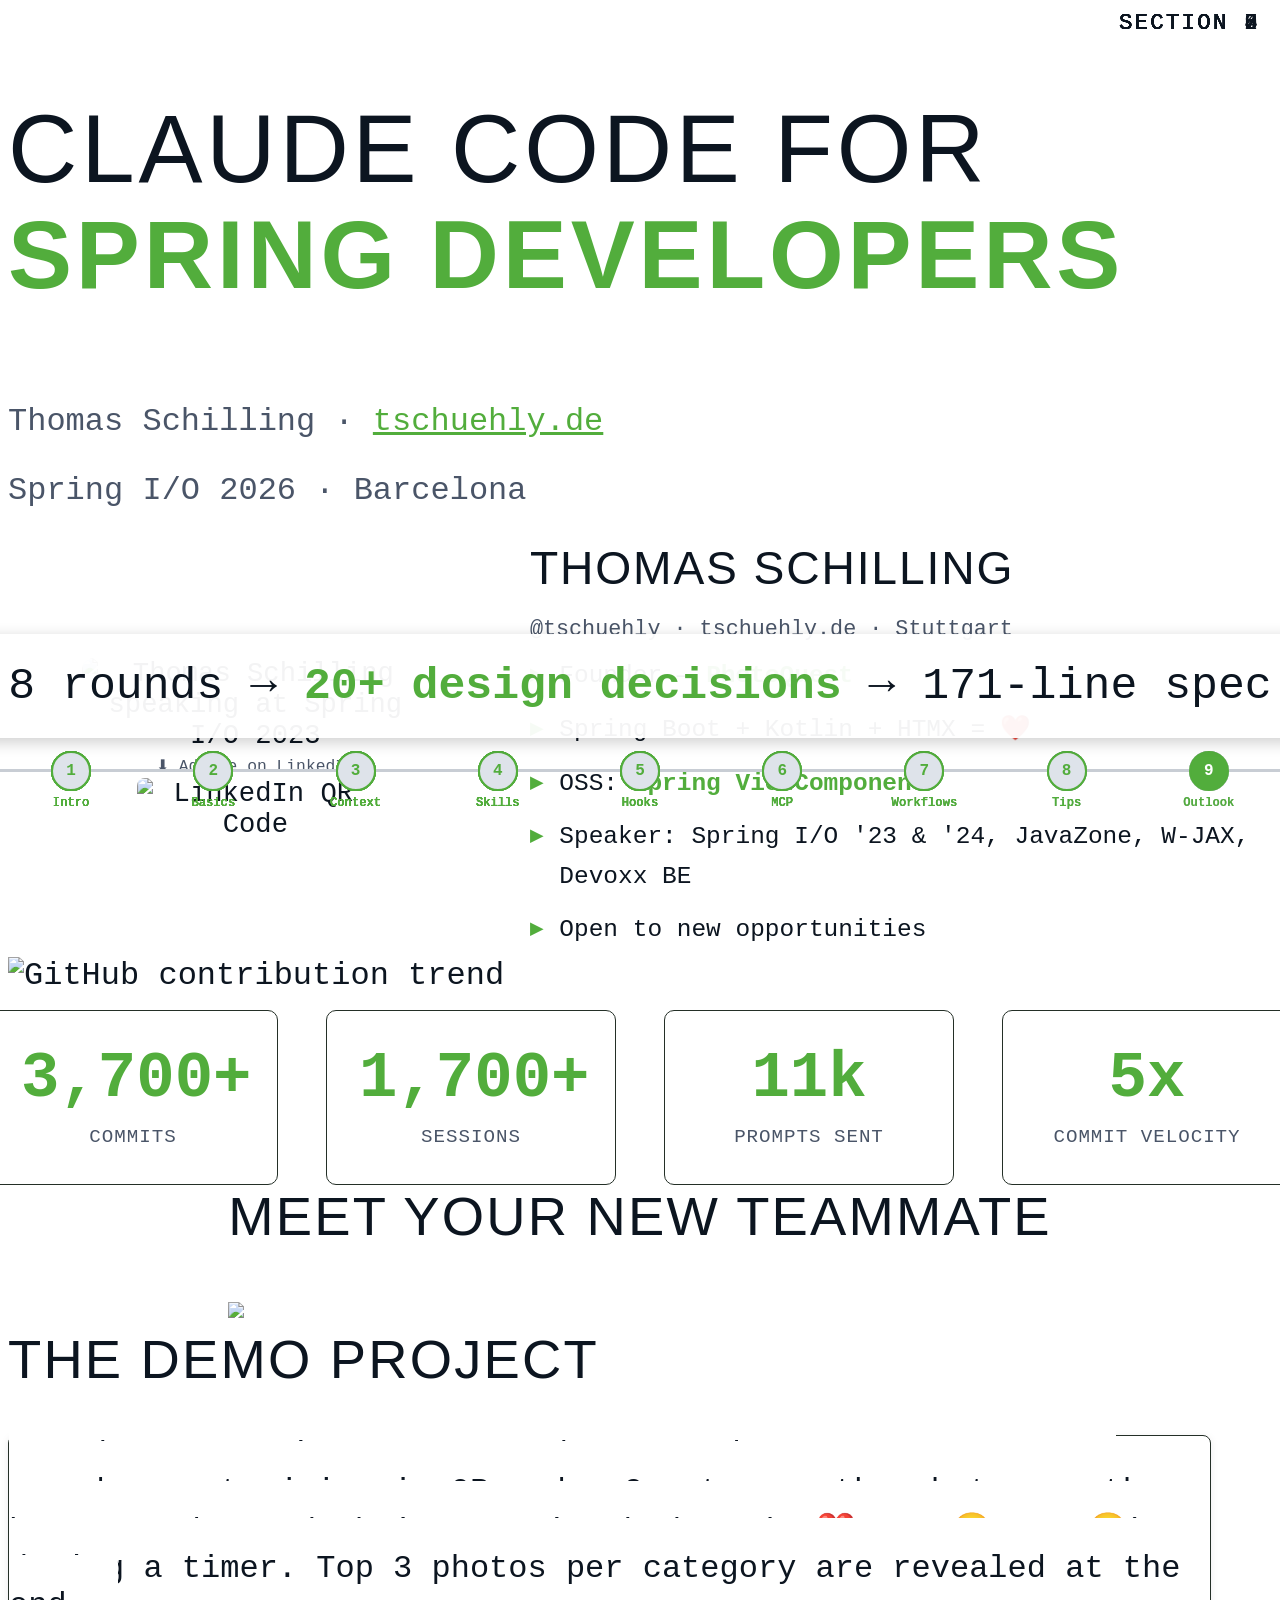
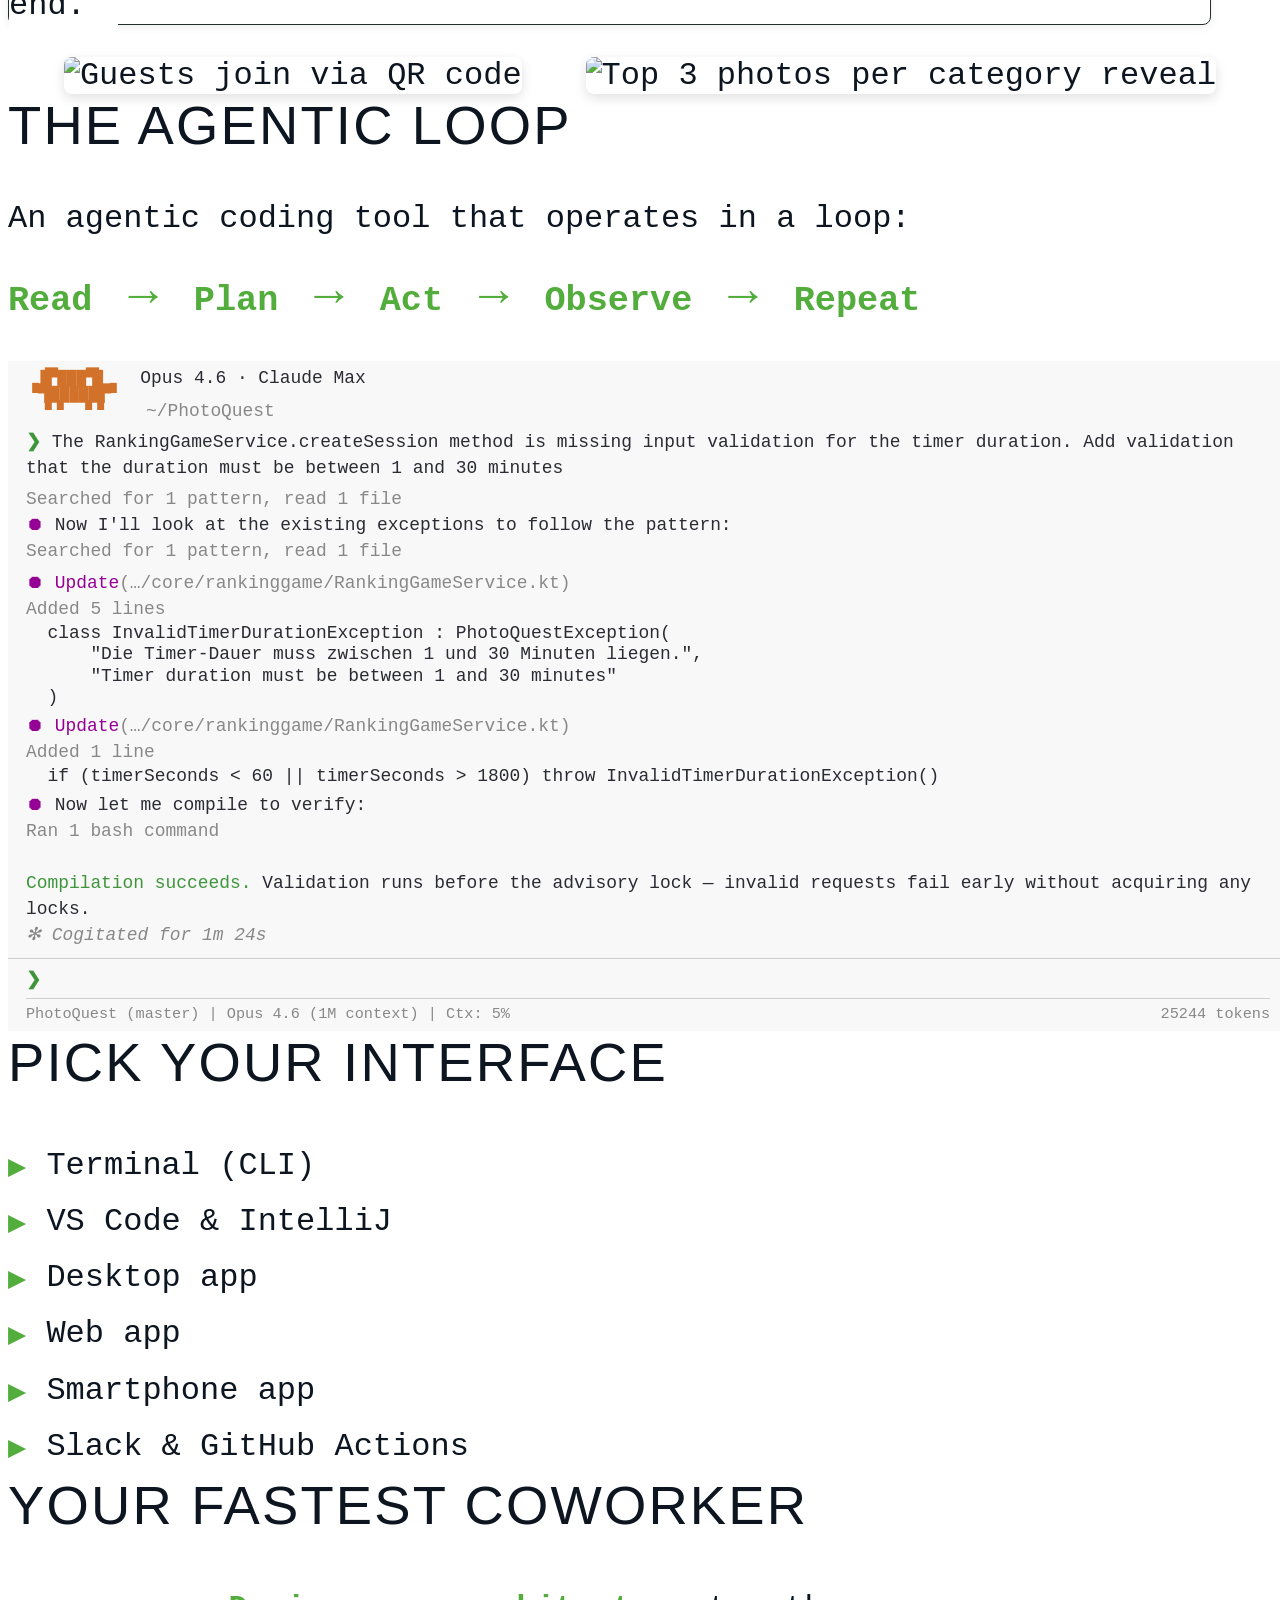
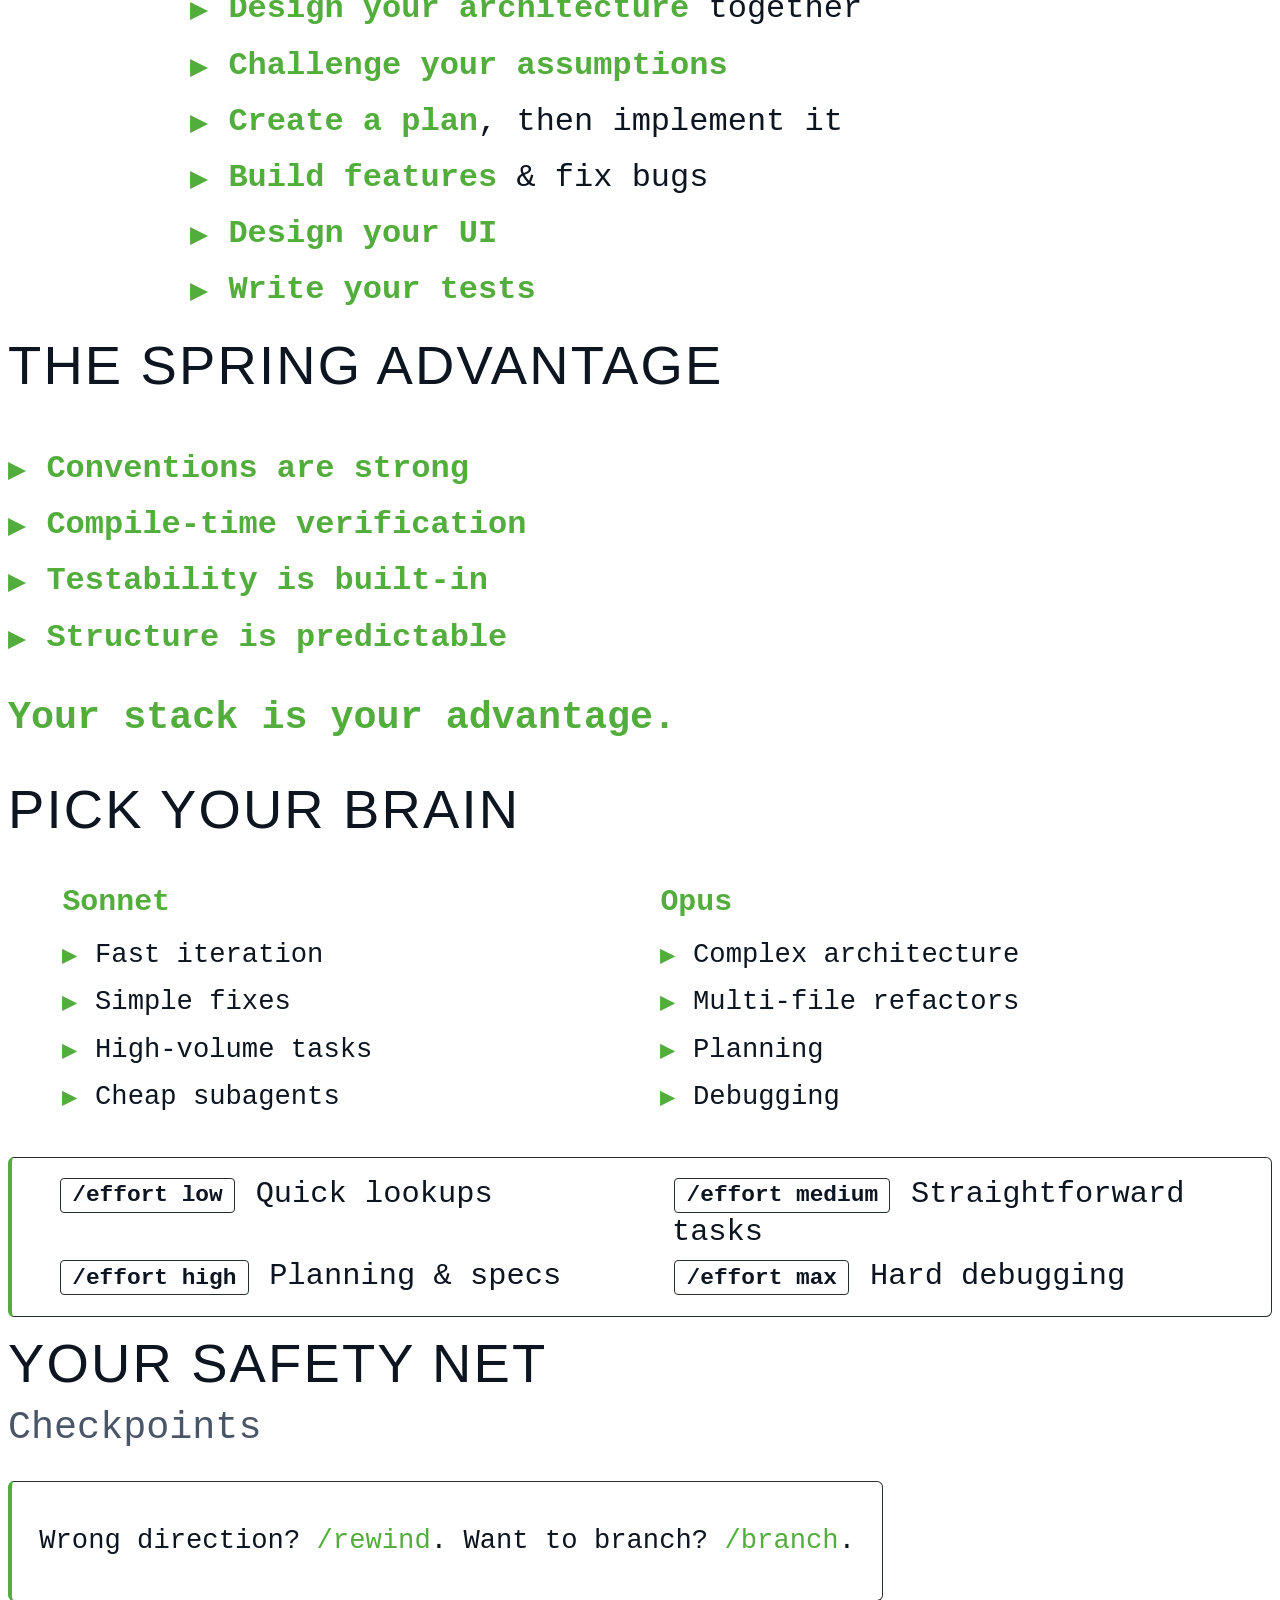
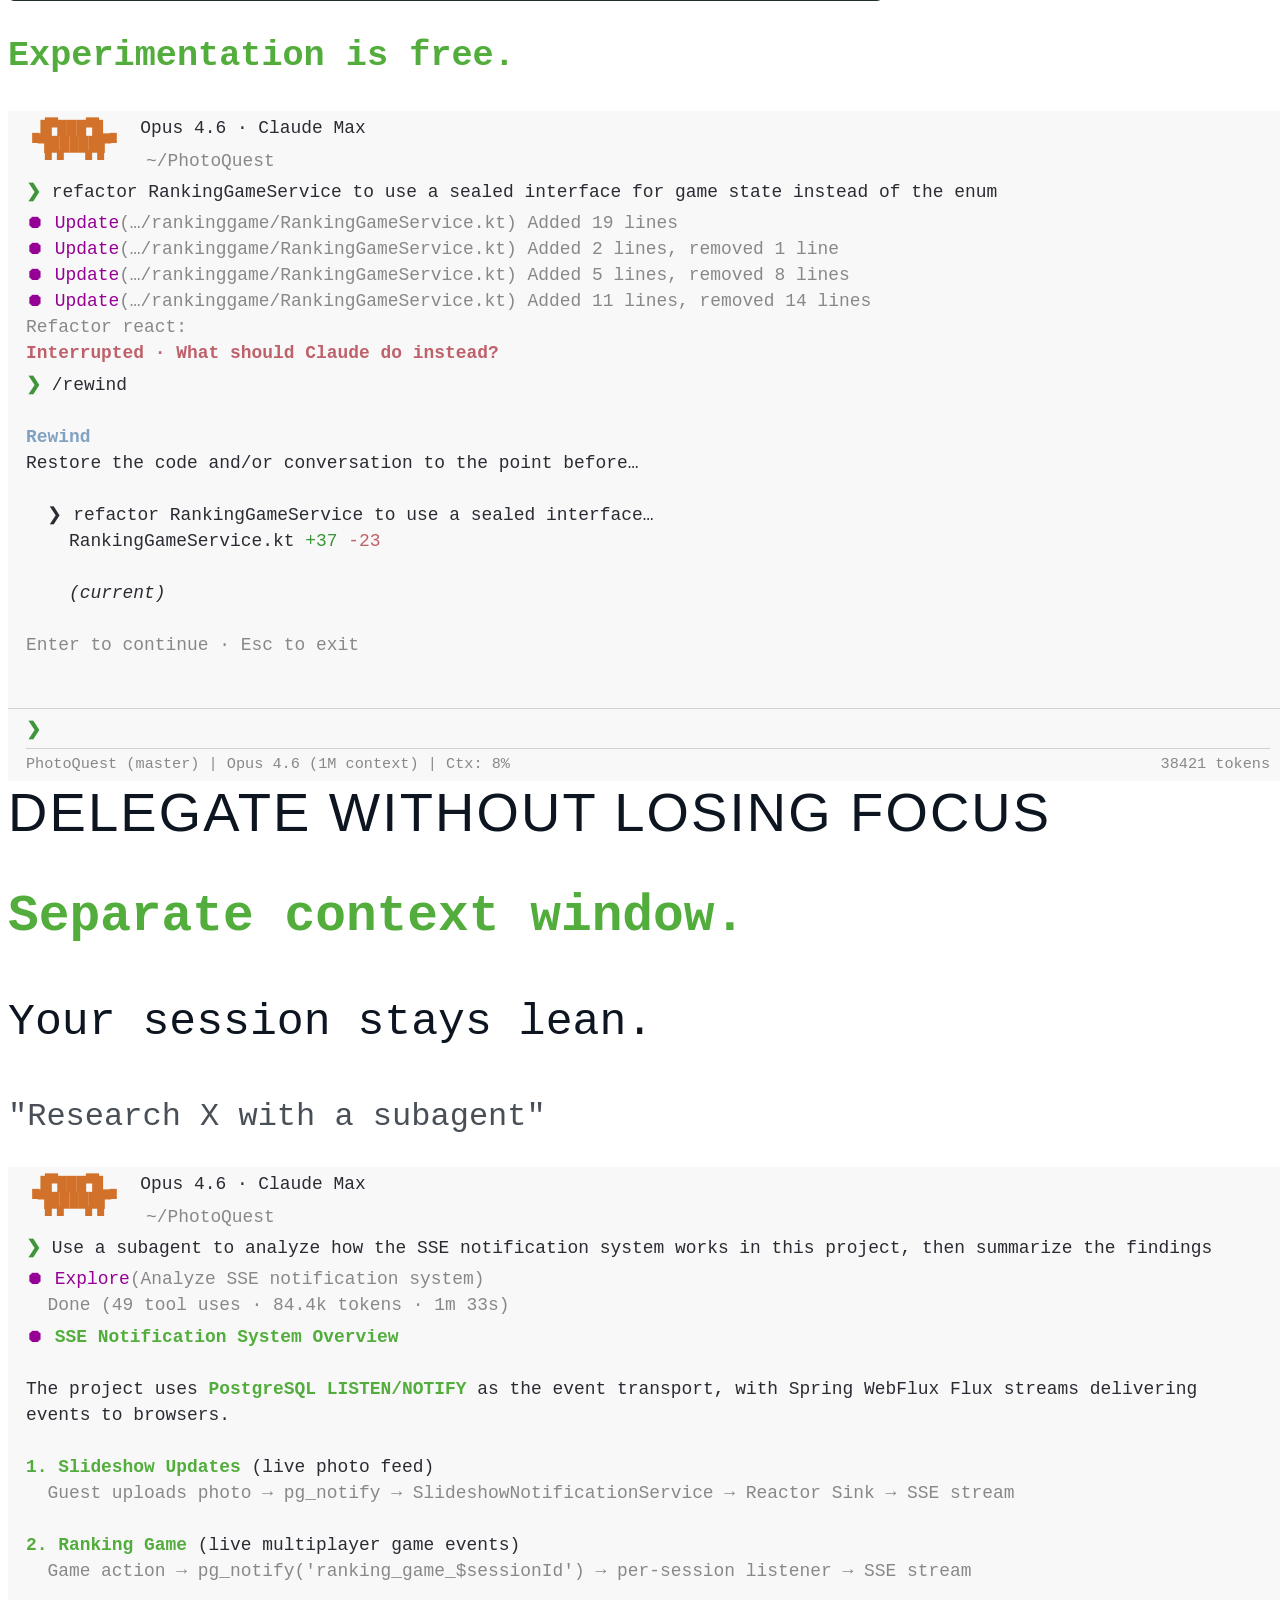
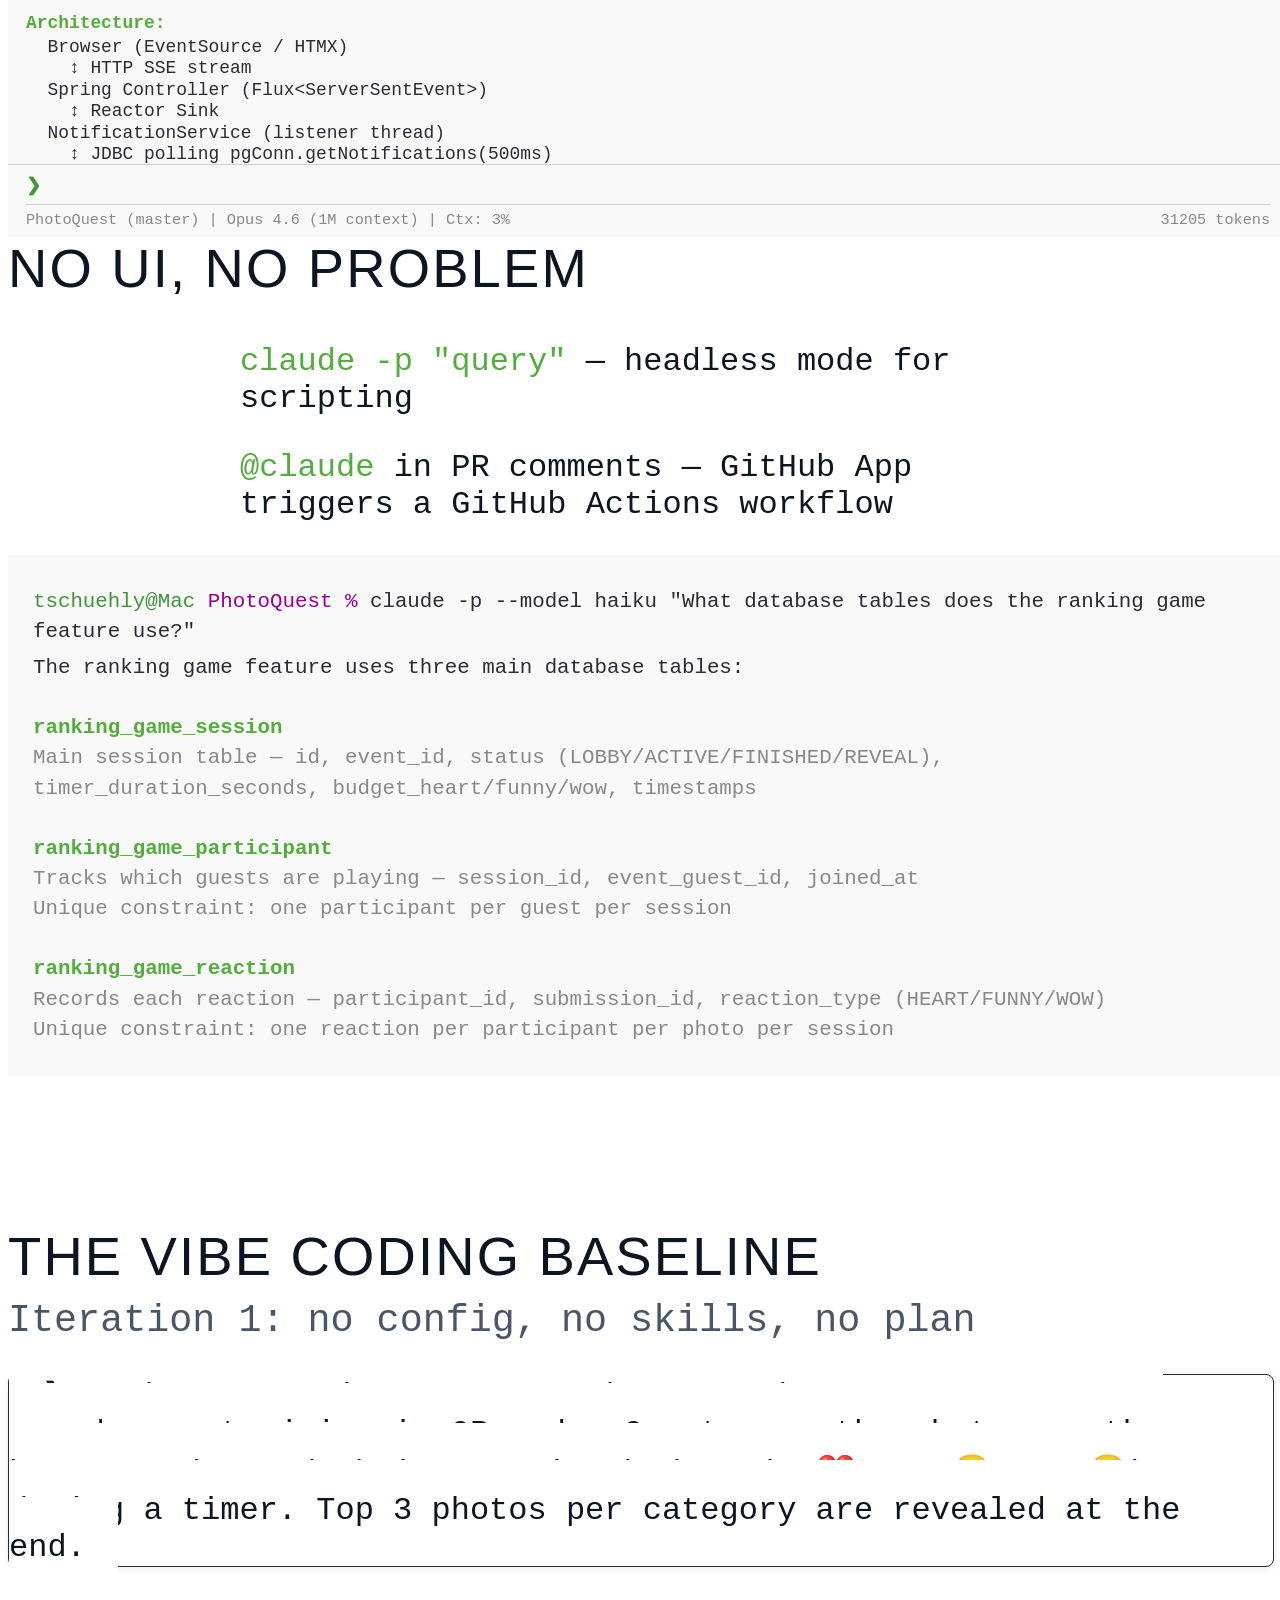
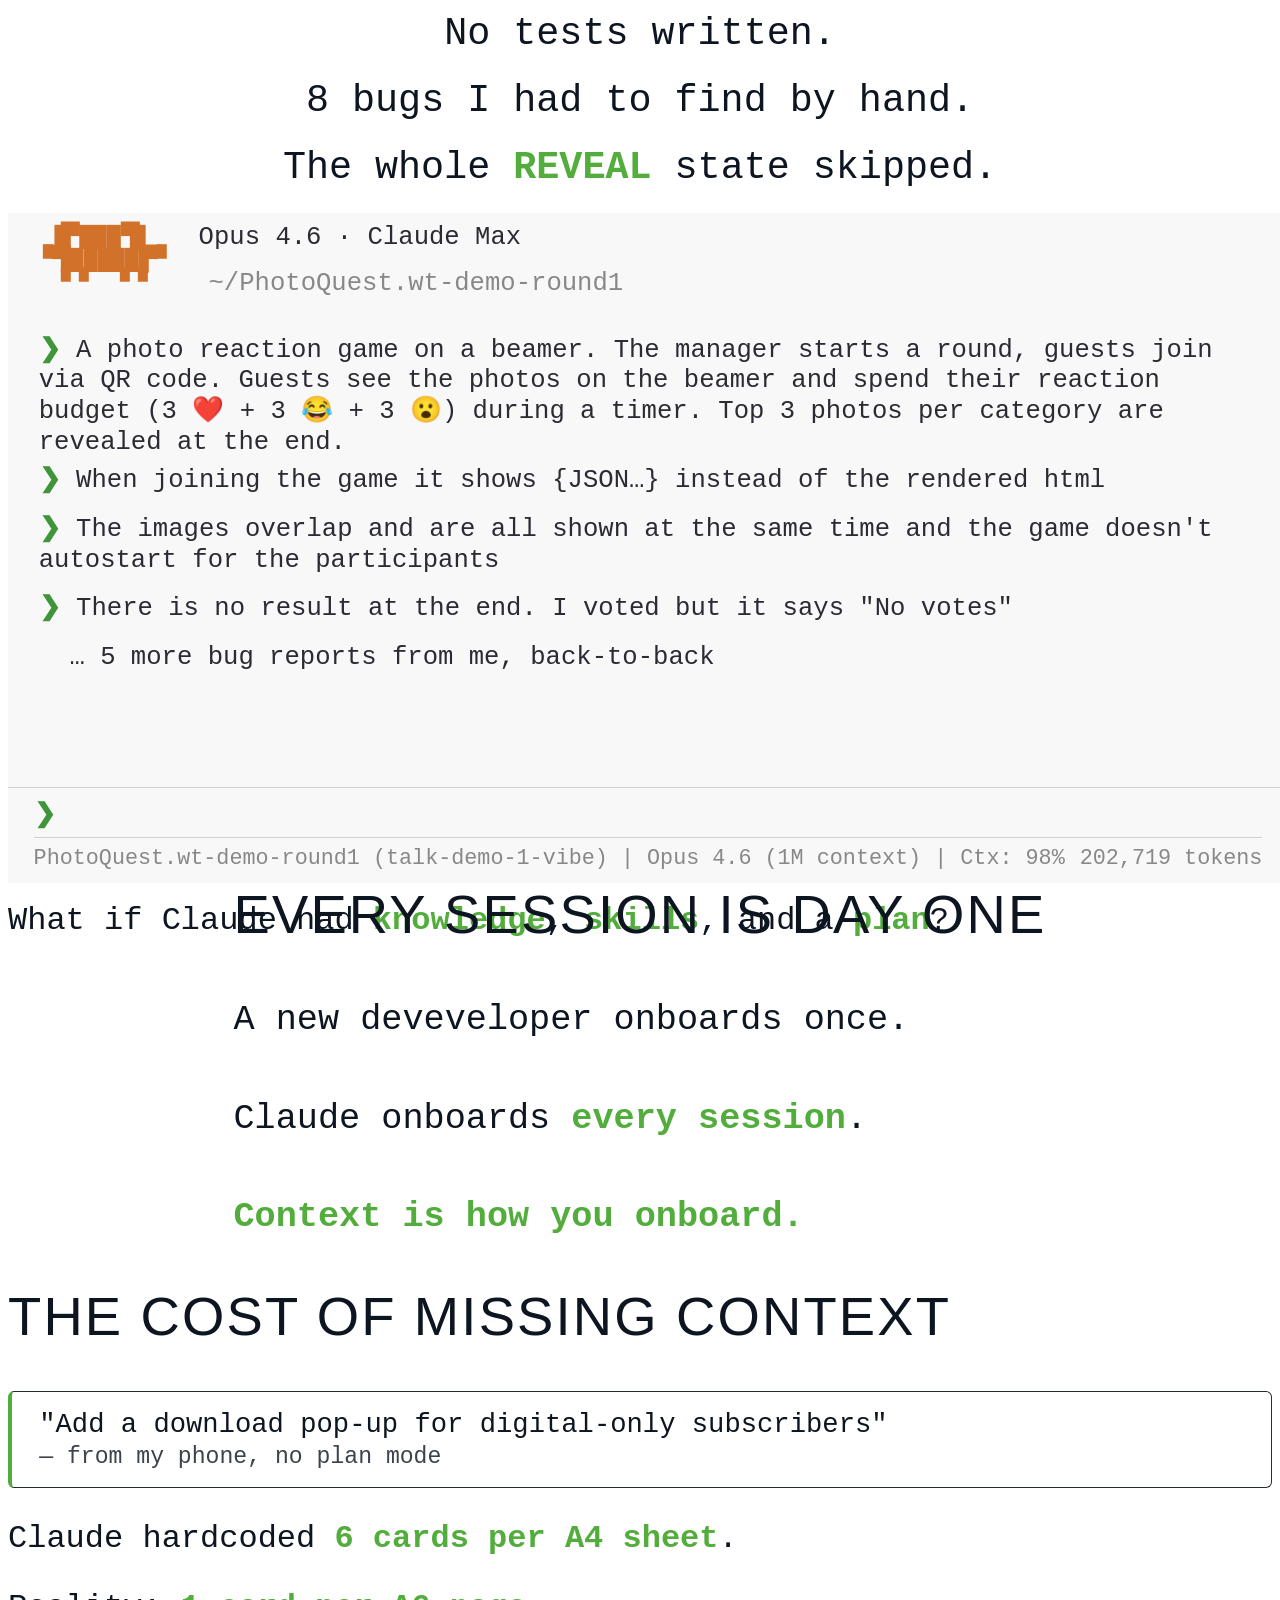
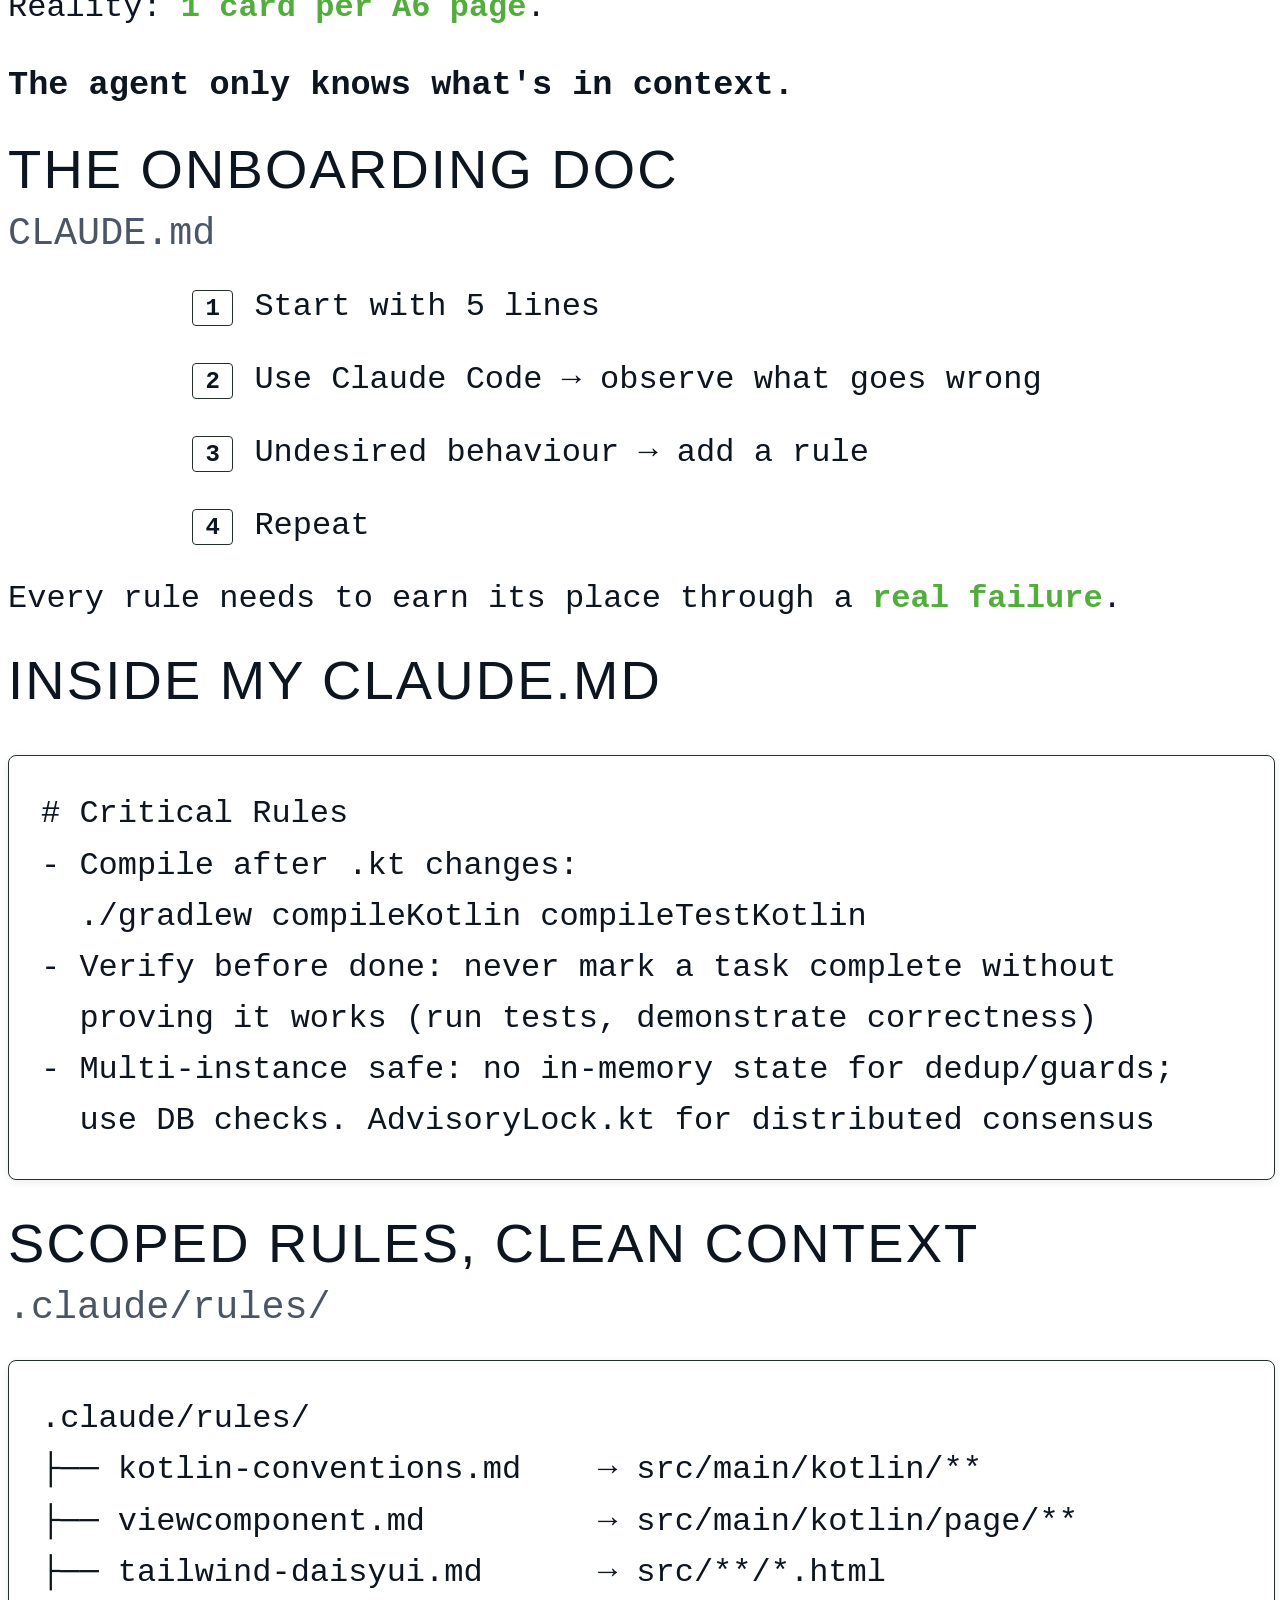
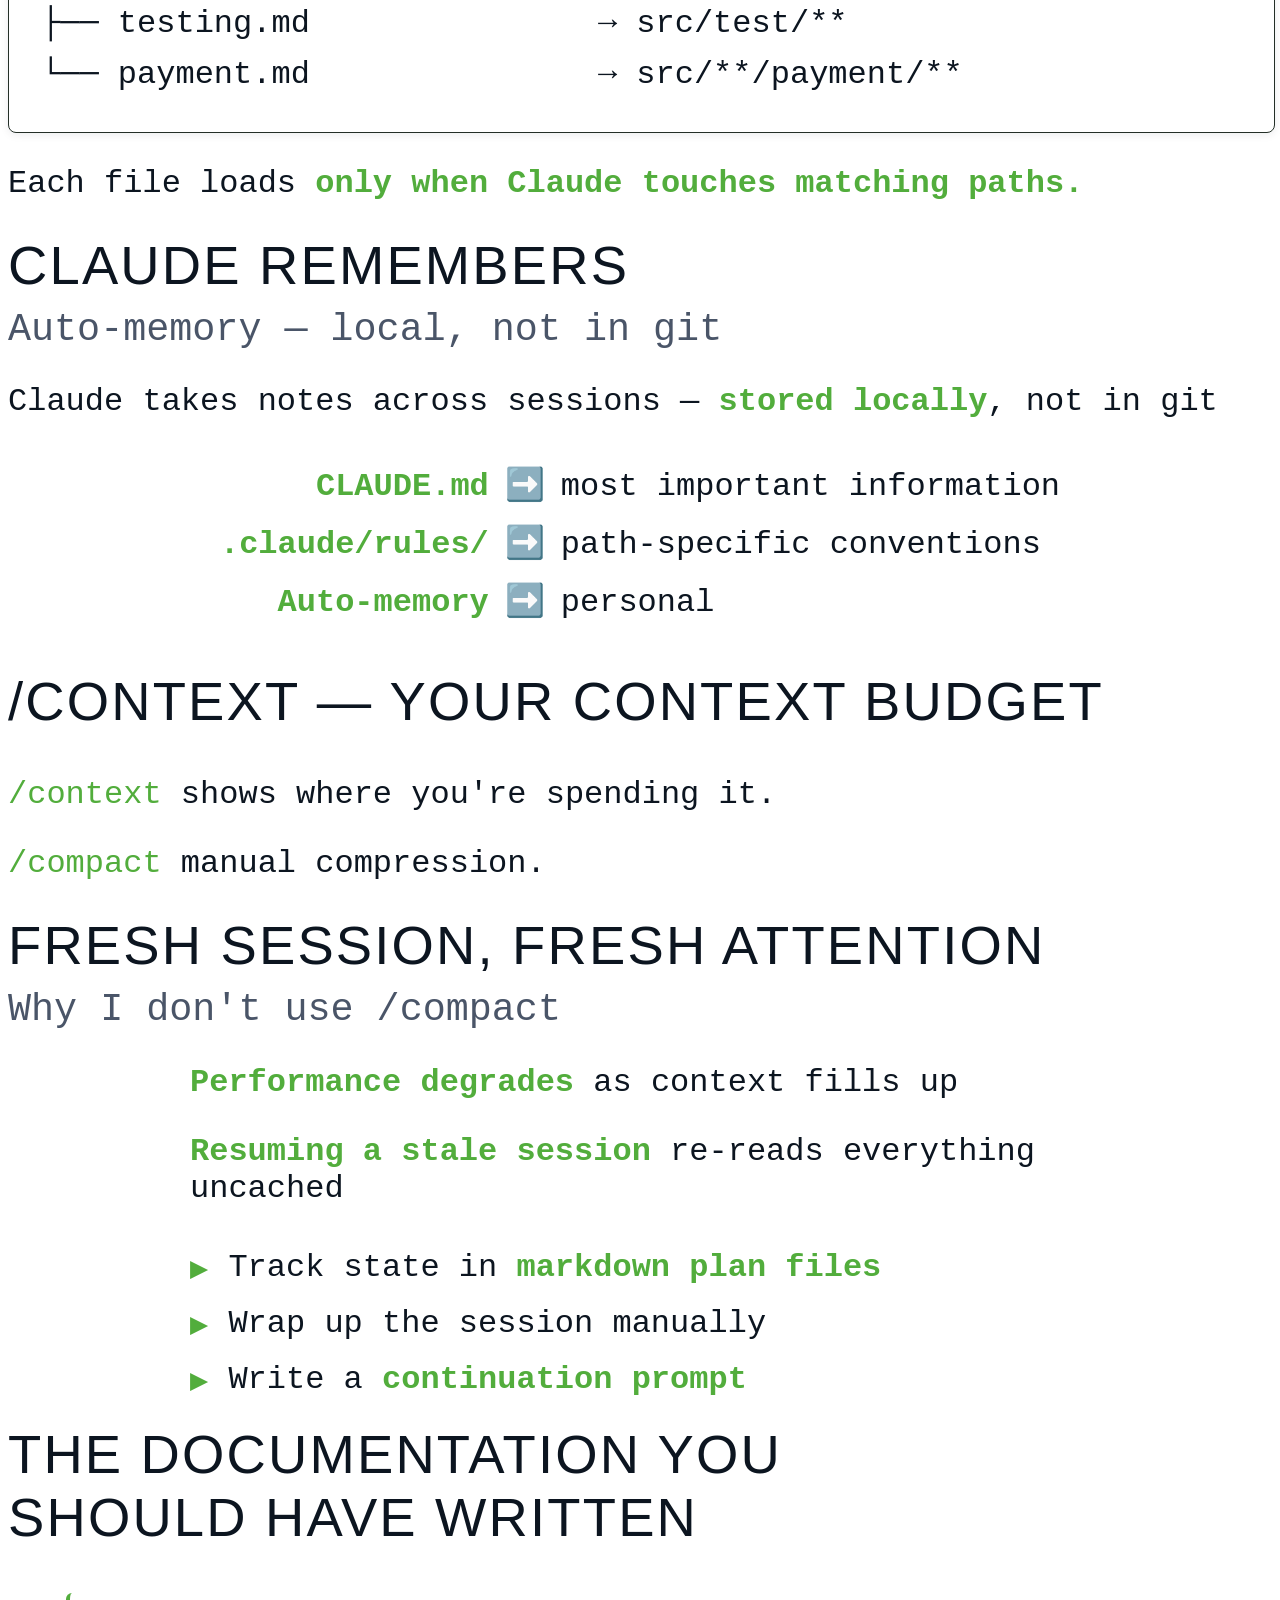
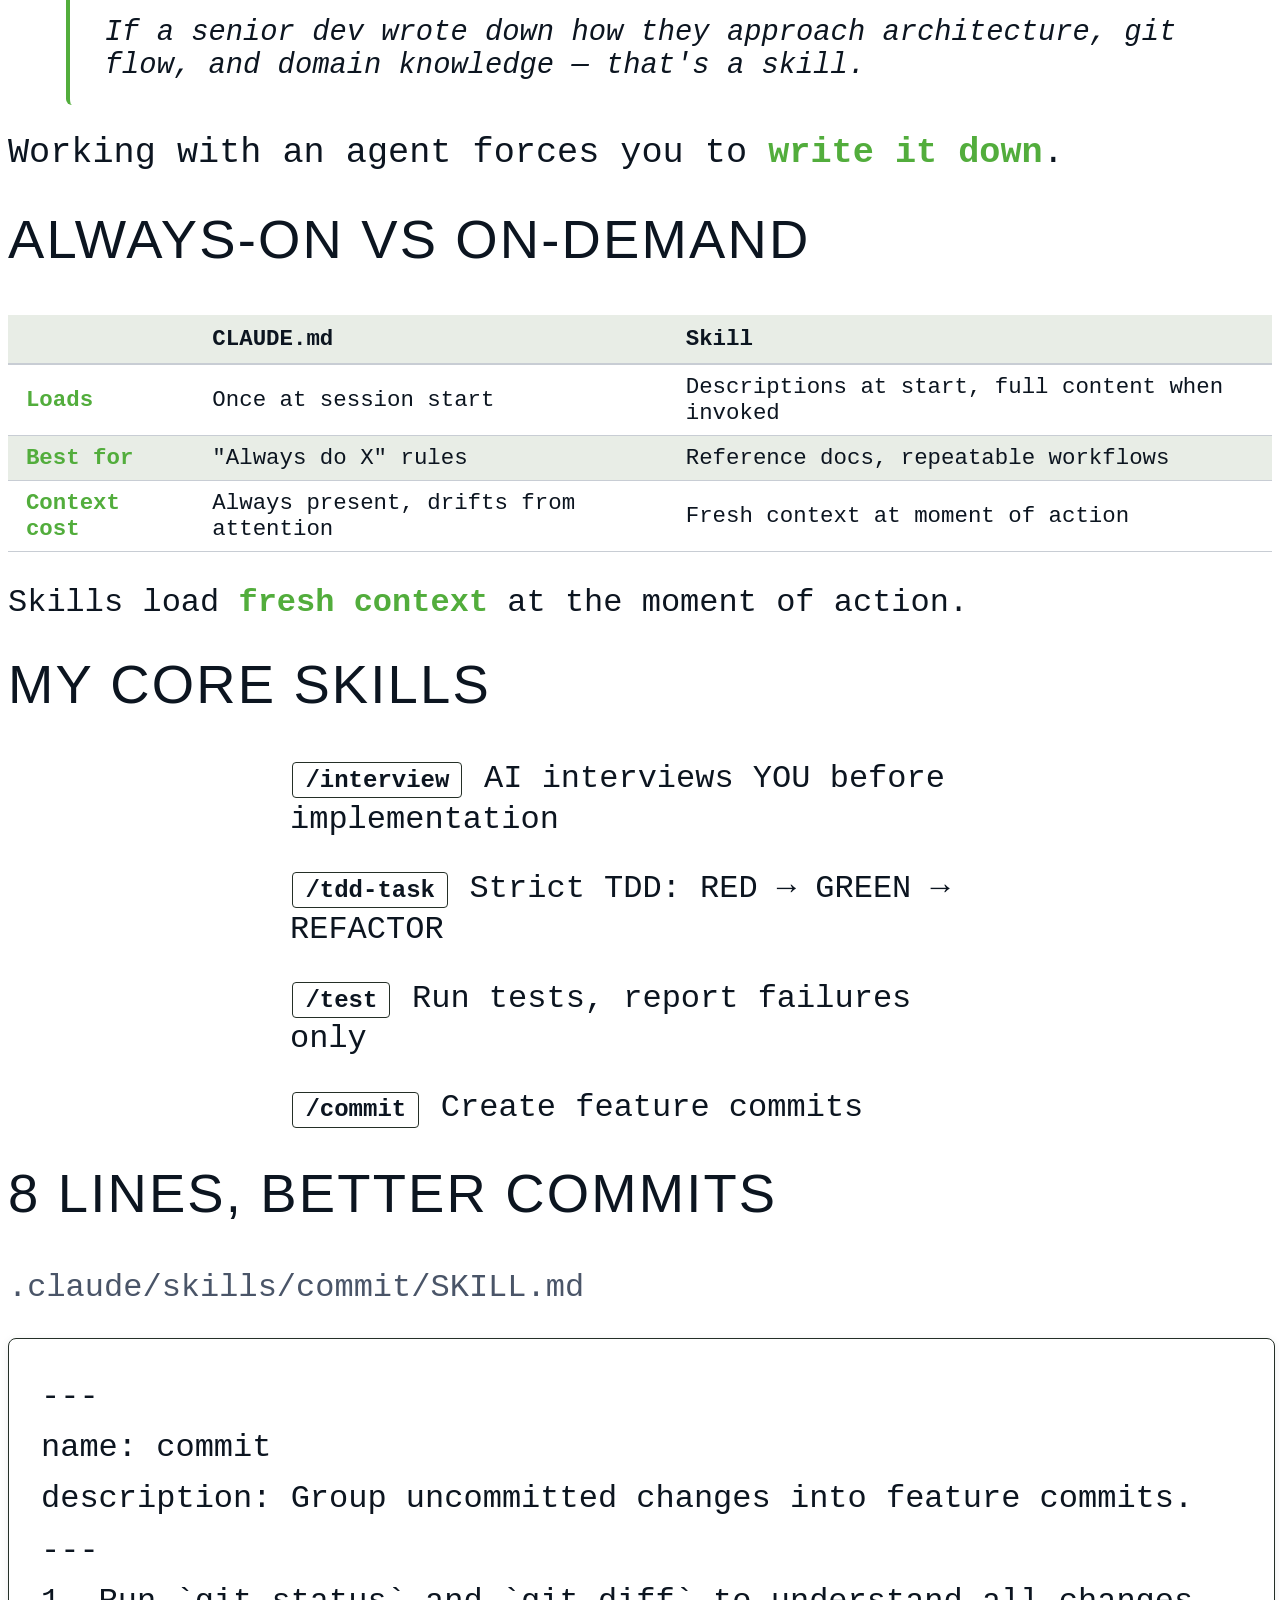
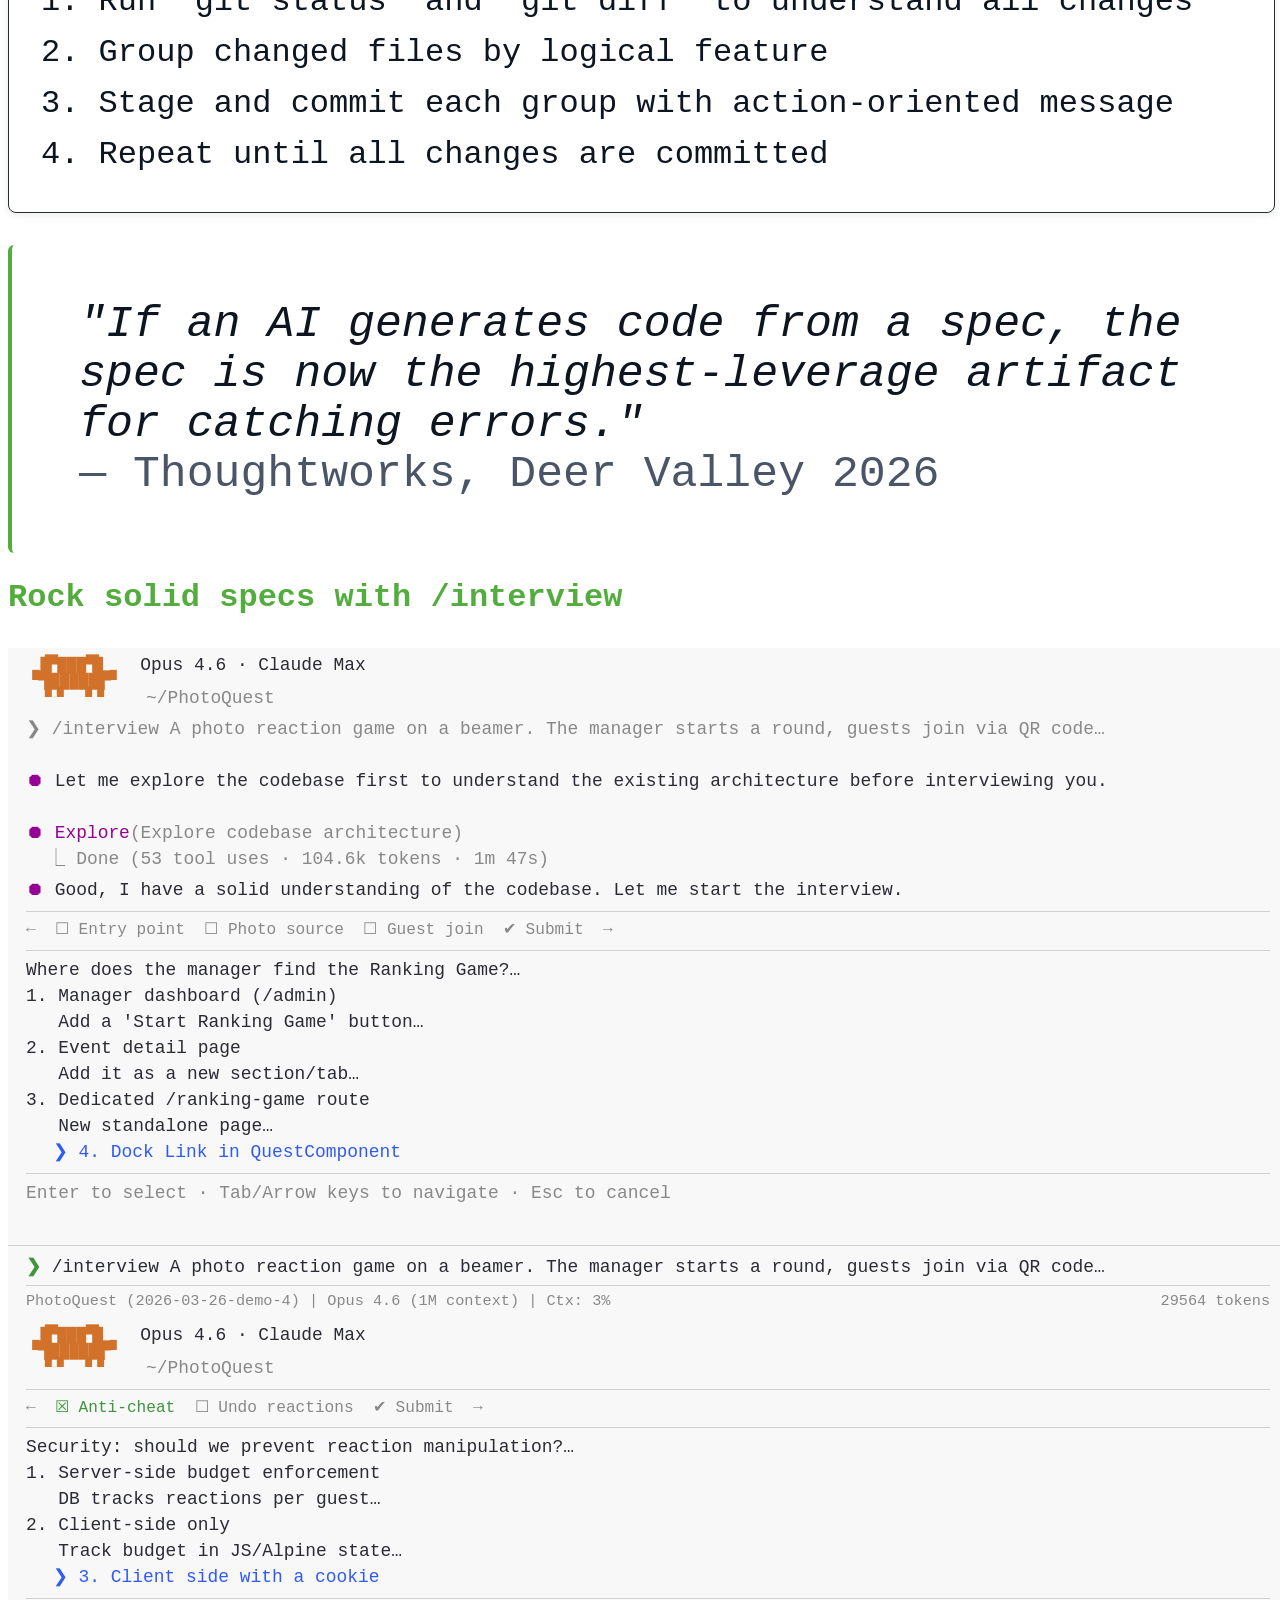
==== site/spring-io-2026-slides/index.html @ ebb637bb "Add LinkedIn CTAs, audit mailto body, and Section 9 slides - Normalize LinkedIn URL to /in/tschuehly" ====
<!DOCTYPE html>
<html lang="en">
<head>
  <meta charset="UTF-8">
  <meta name="viewport" content="width=device-width, initial-scale=1.0">
  <title>Claude Code for Spring Developers - Spring I/O 2026</title>

  <link rel="stylesheet" href="./assets/fonts/fonts.css">

  <link rel="stylesheet" href="./vendor/reveal.js/dist/reveal.css">
  <link rel="stylesheet" href="./vendor/reveal.js/dist/theme/simple.css" id="theme">
  <link rel="stylesheet" href="./vendor/reveal.js/plugin/highlight/monokai.css">

  <style>
    :root {
      --r-background-color: #dee3ea;
      --r-main-color: #0c1520;
      --r-heading-color: #0c1520;
      --r-link-color: #52ad3c;
      --r-link-color-hover: #45a032;
      --r-selection-background-color: #52ad3c;
      --r-heading-font: 'Anton', 'Bebas Neue', 'Impact', sans-serif;
      --r-main-font: 'Space Mono', monospace;
      --r-heading-text-transform: uppercase;
      --r-heading-letter-spacing: 0.04em;
      --accent: #52ad3c;
      --accent-dim: #45a032;
      --surface: #ffffff;
      --surface-light: #ffffff;
      --green: #52ad3c;
      --yellow: #c79a00;
      --blue: #0e8a8a;
    }

    .reveal {
      font-size: 32px;
      font-family: 'Space Mono', monospace;
      color: #0c1520;
    }

    .reveal .slides section {
      color: #0c1520;
    }

    .reveal h1, .reveal h2, .reveal h3 {
      text-transform: uppercase;
      font-weight: 400;
      font-family: 'Anton', 'Bebas Neue', 'Impact', sans-serif;
      letter-spacing: 0.04em;
      color: #0c1520;
    }

    .reveal h1 {
      font-size: 2.2em;
      line-height: 1.1;
    }

    .reveal h2 {
      font-size: 1.7em;
      color: #0c1520;
      margin: 0 0 0.8em 0;
    }

    /* When a subtitle follows the title, tighten the gap between them */
    .reveal h2:has(+ .slide-subtitle) {
      margin-bottom: 0.2em;
    }

    .reveal h3 {
      font-size: 1.2em;
      color: #0c1520;
    }

    .reveal .subtitle {
      font-size: 0.7em;
      color: #4a5568;
      margin-top: 0.3em;
    }

    .reveal .slide-subtitle {
      font-size: 1.2em;
      color: #4a5568;
      margin: 0 0 0.8em 0;
    }

    /* Slide body wrapper — owns content spacing after title/subtitle.
       First child's own top margin is suppressed so the gap is fixed
       by h2 (or .slide-subtitle) margin-bottom alone. */
    .reveal .slide-body {
      margin: 0;
    }

    .reveal .slide-body > *:first-child {
      margin-top: 0 !important;
    }

    .reveal .accent {
      color: #52ad3c;
      font-weight: 700;
    }

    .reveal strong, .reveal b {
      color: #52ad3c;
    }

    .reveal a {
      color: #52ad3c;
      pointer-events: none;
    }

    .reveal a:hover {
      color: #45a032;
    }

    .reveal .highlight-box {
      background: #ffffff;
      border: 1px solid #242f27;
      border-left: 4px solid #52ad3c;
      padding: 0.6em 1em;
      margin: 0.5em 0;
      border-radius: 6px;
      text-align: left;
      font-size: 0.85em;
    }

    .reveal .stat-grid {
      display: grid;
      grid-template-columns: repeat(3, 1fr);
      gap: 1em;
      margin: 1em 0;
    }

    .reveal .stat-card {
      background: #ffffff;
      border-radius: 10px;
      padding: 1em;
      text-align: center;
      border: 1px solid #242f27;
    }

    .reveal .stat-card .number {
      font-size: 2em;
      font-weight: 800;
      color: #52ad3c;
      display: block;
    }

    .reveal .stat-card .label {
      font-size: 0.6em;
      color: #4a5568;
      text-transform: uppercase;
      letter-spacing: 0.05em;
    }

    .reveal .two-col {
      display: grid;
      grid-template-columns: 1fr 1fr;
      gap: 1.5em;
      font-size: 0.85em;
    }

    .reveal .col-header {
      font-weight: 700;
      color: #52ad3c;
      margin-bottom: 0.4em;
      font-size: 1.1em;
    }

    .reveal .green { color: #52ad3c; }
    .reveal .red { color: #eb3b5a; }
    .reveal .blue { color: #0e8a8a; }
    .reveal .yellow { color: #c79a00; }

    .reveal ul {
      list-style: none;
      padding: 0;
      margin: 0;
    }

    .reveal ul li {
      padding: 0.3em 0;
      padding-left: 1.2em;
      position: relative;
      text-align: left;
    }

    .reveal ul li::before {
      content: '\25B8';
      color: #52ad3c;
      position: absolute;
      left: 0;
      font-weight: bold;
    }

    .reveal .slide-number {
      color: #0c1520;
      background: rgba(255, 255, 255, 0.85);
      font-size: 18px;
      font-weight: 700;
      font-family: 'Space Mono', monospace;
      padding: 4px 10px;
      border-radius: 4px;
      border: 1px solid rgba(12, 21, 32, 0.15);
      right: 12px;
      bottom: 12px;
    }

    .reveal .slide-number a {
      color: #0c1520;
    }

    .reveal .progress span {
      background: #52ad3c;
    }

    .reveal blockquote {
      background: #ffffff;
      border-left: 4px solid #52ad3c;
      padding: 0.8em 1.2em;
      font-style: italic;
      width: 85%;
      margin: 0.5em auto;
      border-radius: 6px;
      font-size: 0.9em;
      color: #0c1520;
    }

    .reveal table {
      font-size: 0.7em;
      border-collapse: collapse;
      margin: 0.5em auto;
      color: #0c1520;
    }

    .reveal table th {
      background: #e8ede6;
      color: #0c1520;
      padding: 0.5em 0.8em;
      text-align: left;
      border-bottom: 2px solid #c8cdd4;
    }

    .reveal table td {
      padding: 0.4em 0.8em;
      border-bottom: 1px solid #c8cdd4;
    }

    .reveal table tr:nth-child(even) {
      background: #e8ede6;
    }

    .reveal pre {
      font-size: 1em;
      width: 95%;
      box-shadow: 0 2px 8px rgba(12,21,32,0.08);
      border-radius: 8px;
      border: 1px solid #242f27;
    }

    .reveal pre code {
      padding: 1em;
      border-radius: 8px;
      background: #ffffff;
      color: #0c1520;
      font-family: 'Space Mono', monospace;
      white-space: pre-wrap !important;
      word-wrap: break-word !important;
      overflow-wrap: break-word !important;
    }

    .reveal code {
      font-family: 'Space Mono', monospace;
      color: #52ad3c;
    }

    .reveal .ladder {
      text-align: left;
      font-size: 0.85em;
      display: inline-block;
    }

    .reveal .ladder .step {
      padding: 0.3em 0.8em;
      margin: 0.2em 0;
      border-radius: 4px;
      position: relative;
    }

    .reveal .ladder .step::before {
      content: '';
      position: absolute;
      left: 1em;
      top: -0.4em;
      width: 2px;
      height: 0.4em;
      background: #52ad3c;
    }

    .reveal .ladder .step:first-child::before {
      display: none;
    }

    .section-label {
      position: absolute;
      top: 10px;
      right: 20px;
      font-size: 0.7em;
      color: #0c1520;
      text-transform: uppercase;
      letter-spacing: 0.1em;
      font-family: 'Space Mono', monospace;
    }

    /* Journey map — progress bar on section title slides */
    .journey-map {
      display: flex;
      justify-content: space-between;
      align-items: flex-start;
      margin-top: 1.5em;
      position: relative;
      padding: 0;
      width: 100%;
    }

    .journey-map::before {
      content: '';
      position: absolute;
      top: 18px;
      left: 0;
      right: 0;
      width: 100%;
      height: 2.5px;
      background: #c8cdd4;
    }

    .journey-node {
      display: flex;
      flex-direction: column;
      align-items: center;
      z-index: 1;
      flex: 1;
      min-width: 0;
    }

    .journey-node .node-circle {
      width: 36px;
      height: 36px;
      border-radius: 50%;
      border: 2.5px solid #c8cdd4;
      background: #dee3ea;
      display: flex;
      align-items: center;
      justify-content: center;
      font-size: 0.5em;
      font-weight: 700;
      color: #c8cdd4;
      font-family: 'Space Mono', monospace;
    }

    .journey-node .node-label {
      font-size: 0.38em;
      color: #c8cdd4;
      margin-top: 0.4em;
      font-family: 'Space Mono', monospace;
      white-space: nowrap;
      letter-spacing: 0;
      text-transform: none;
    }

    .journey-node.past .node-circle {
      border-color: #52ad3c;
      color: #52ad3c;
      background: #dee3ea;
    }

    .journey-node.past .node-label {
      color: #52ad3c;
    }

    .journey-node.active .node-circle {
      border-color: #52ad3c;
      background: #52ad3c;
      color: #ffffff;
      animation: journey-pulse 2s ease-in-out infinite;
    }

    .journey-node.active .node-label {
      color: #52ad3c;
      font-weight: 700;
    }

    @keyframes journey-pulse {
      0%, 100% { box-shadow: 0 0 0 0 rgba(82, 173, 60, 0.4); }
      50% { box-shadow: 0 0 0 8px rgba(82, 173, 60, 0); }
    }

    /* Section opener: center title/subtitle across full slide,
       journey map pinned near bottom out of flow.
       Reveal.js centering is JS-based (top offset on position:absolute sections).
       We set height:100% so the section fills the 720px slide, making
       the JS centering a no-op (top=0), then center content ourselves. */
    .reveal section.section-opener {
      display: flex !important;
      flex-direction: column !important;
      align-items: center !important;
      justify-content: center !important;
      height: 100% !important;
    }

    .reveal section.section-opener .journey-map {
      position: absolute;
      bottom: 10%;
      left: 0;
      right: 0;
      margin-top: 0 !important;
      width: 100%;
    }

    .reveal .flow-arrow {
      color: #52ad3c;
      font-size: 1.4em;
      margin: 0 0.3em;
    }

    .reveal .tag {
      display: inline-block;
      background: #ffffff;
      color: #0c1520;
      padding: 0.15em 0.5em;
      border-radius: 4px;
      font-size: 0.75em;
      font-weight: 600;
      margin: 0.1em;
      border: 1px solid #242f27;
    }

    .reveal .tag.green { background: #ffffff; border-color: #242f27; color: #0c1520; }
    .reveal .tag.blue { background: #ffffff; border-color: #242f27; color: #0c1520; }
    .reveal .tag.yellow { background: #ffffff; border-color: #242f27; color: #0c1520; }

    .reveal .comparison {
      display: grid;
      grid-template-columns: 1fr auto 1fr;
      gap: 0.5em;
      align-items: center;
      font-size: 0.85em;
    }

    .reveal .vs {
      font-size: 1.5em;
      font-weight: 800;
      color: #52ad3c;
    }

    .reveal .round-badge {
      display: inline-block;
      background: #ffffff;
      color: #0c1520;
      padding: 0.2em 0.6em;
      border-radius: 20px;
      font-size: 0.7em;
      font-weight: 700;
      margin-right: 0.3em;
      border: 1px solid #242f27;
    }

    .reveal .round-badge.green { background: #ffffff; border-color: #242f27; color: #0c1520; }
    .reveal .round-badge.blue { background: #ffffff; border-color: #242f27; color: #0c1520; }

    /* Section title slides with green background — all text white */
    .reveal section[data-background-color="#6dbf54"],
    .reveal section[data-background-color="#6dbf54"] h1,
    .reveal section[data-background-color="#6dbf54"] h2,
    .reveal section[data-background-color="#6dbf54"] h3,
    .reveal section[data-background-color="#6dbf54"] p,
    .reveal section[data-background-color="#6dbf54"] li,
    .reveal section[data-background-color="#6dbf54"] a,
    .reveal section[data-background-color="#6dbf54"] strong,
    .reveal section[data-background-color="#6dbf54"] b,
    .reveal section[data-background-color="#6dbf54"] em,
    .reveal section[data-background-color="#6dbf54"] span,
    .reveal section[data-background-color="#6dbf54"] .accent,
    .reveal section[data-background-color="#6dbf54"] .section-label,
    .reveal section[data-background-color="#6dbf54"] .vs,
    .reveal section[data-background-color="#6dbf54"] .flow-arrow,
    .reveal section[data-background-color="#6dbf54"] blockquote {
      color: #ffffff !important;
    }
    .reveal section[data-background-color="#6dbf54"] .tag,
    .reveal section[data-background-color="#6dbf54"] .round-badge {
      background: rgba(255,255,255,0.2);
      border-color: rgba(255,255,255,0.5);
      color: #ffffff !important;
    }
    /* Asciinema player — white theme for presentation */
    .asciinema-player-theme-white {
      --term-color-foreground: #2e3440;
      --term-color-background: #ffffff;
      --term-color-0: #3b4252;
      --term-color-1: #bf616a;
      --term-color-2: #a3be8c;
      --term-color-3: #ebcb8b;
      --term-color-4: #81a1c1;
      --term-color-5: #b48ead;
      --term-color-6: #88c0d0;
      --term-color-7: #eceff4;
    }

    .reveal .asciinema-player-wrapper {
      margin: 0 auto;
      max-width: 95%;
    }

    /* Terminal mockup — matches real Claude Code light theme */
    .reveal .terminal {
      background: #f8f8f8;
      border-radius: 0;
      text-align: left;
      font-family: 'JetBrains Mono', monospace;
      font-size: 0.56em;
      line-height: 1.45;
      color: #2a2b33;
      overflow: hidden;
      border: none;
      width: 100%;
      height: 100%;
      box-sizing: border-box;
      display: flex;
      flex-direction: column;
    }

    .reveal .terminal .term-header {
      padding: 0.5em 1em 0.3em;
      line-height: 0.9;
      flex-shrink: 0;
    }

    .reveal .terminal .term-header .mascot {
      color: #d2722a;
      font-weight: 700;
      white-space: pre;
      font-size: 0.9em;
    }

    .reveal .terminal .term-header .version {
      color: #2a2b33;
    }

    .reveal .terminal .term-header .version-dim {
      color: #888;
    }

    .reveal .terminal .term-content {
      flex: 1;
      padding: 0 1em;
      overflow: hidden;
    }

    .reveal .terminal .term-footer {
      flex-shrink: 0;
      border-top: 1px solid #d0d0d0;
      padding: 0.3em 1em;
    }

    .reveal .terminal .term-footer .term-input {
      padding: 0.2em 0;
    }

    .reveal .terminal .term-footer .term-statusbar {
      border-top: 1px solid #d0d0d0;
      padding-top: 0.3em;
      color: #888;
      font-size: 0.85em;
      display: flex;
      justify-content: space-between;
    }

    .reveal .terminal.content-fit {
      height: auto;
      max-height: 100%;
    }

    .reveal section.terminal-slide {
      height: 670px !important;
      width: 1280px !important;
      padding: 0 !important;
      margin: 0 !important;
    }

    .reveal .terminal .term-prompt {
      color: #3e953a;
      font-weight: 700;
    }

    .reveal .terminal .term-cmd {
      color: #2a2b33;
    }

    .reveal .terminal .term-agent {
      color: #950095;
    }

    .reveal .terminal .term-dim {
      color: #888;
    }

    .reveal .terminal .term-green {
      color: #3e953a;
    }

    .reveal .terminal .term-answer {
      color: #d2b67b;
      font-weight: 700;
    }

    .reveal .terminal .term-block {
      margin: 0.3em 0;
      padding: 0;
    }

    /* Dim all visible blocks when the current-fragment class is active */
    .reveal .terminal .term-block.fragment.visible {
      opacity: 0.35;
      transition: opacity 0.3s ease;
    }

    .reveal .terminal .term-block.fragment.current-fragment {
      opacity: 1;
    }

    /* Dim static (non-fragment) term-blocks once any fragment is revealed */
    .reveal .terminal .term-content:has(.fragment.visible) > .term-block:not(.fragment) {
      opacity: 0.35;
      transition: opacity 0.3s ease;
    }

    .reveal .terminal .term-hr {
      border: none;
      border-top: 1px solid #d0d0d0;
      margin: 0.4em 0;
    }

    .reveal .terminal .term-checkbox {
      color: #888;
      font-size: 0.9em;
      margin: 0.2em 0;
    }

    .reveal .terminal .term-checkbox .checked {
      color: #3e953a;
    }

    .reveal .terminal .term-option {
      padding-left: 1.5em;
      margin: 0.1em 0;
    }

    .reveal .terminal .term-option .option-desc {
      color: #888;
      font-size: 0.9em;
    }

    .reveal .terminal .term-option.selected {
      color: #2f5af3;
    }

    .reveal .terminal .term-thinking {
      color: #888;
      font-style: italic;
    }

    .reveal .terminal pre.term-ascii {
      background: none;
      border: none;
      box-shadow: none;
      margin: 0;
      padding: 0;
      width: auto;
      font-size: 1em;
      line-height: 1.2;
      color: #2a2b33;
      white-space: pre !important;
    }

    .reveal .terminal pre.term-ascii code {
      background: none;
      padding: 0;
      color: inherit;
    }

    /* Stacked mockups — second replaces first in same position */
    .reveal .terminal .term-mockup-stack {
      position: relative;
      min-height: 14em;
    }

    .reveal .terminal .term-mockup-stack .term-block {
      position: absolute;
      top: 0;
      left: 0;
      right: 0;
      margin: 0;
    }
  .reveal .slide-number {
    bottom: 8px;
    left: 8px;
    right: auto;
    top: auto;
  }
  </style>
</head>
<body>
<div class="reveal">
<div class="slides">

<!-- ============================================================ -->
<!-- SECTION 1: OPENING — THE SDLC IS DEAD -->
<!-- ============================================================ -->

<!-- Title Slide -->
<section>
  <section data-background-color="#dee3ea">
    <h1 style="font-size: 3em;">Claude Code for<br><span class="accent">Spring Developers</span></h1>
    <p class="subtitle" style="margin-top: 1.2em; font-size: 1em;">
      Thomas Schilling &middot; <a href="https://tschuehly.de">tschuehly.de</a>
    </p>
    <p class="subtitle" style="font-size: 1em;">
      Spring I/O 2026 &middot; Barcelona
    </p>
    
  </section>

  <!-- About Me -->
  <section>
    <div class="two-col" style="align-items: center; gap: 1em; grid-template-columns: 2fr 3fr;">
      <div style="text-align: center; display: flex; flex-direction: column; align-items: center;">
        <img src="sections/profilepic_small.jpeg" alt="Thomas Schilling speaking at Spring I/O 2023"
             style="width: 70%; border-radius: 12px; object-fit: cover;">
        <p style="font-size: 0.6em; margin: 0.3em 0 0.1em; color: #4a5568;">&#x2B07; Add me on LinkedIn</p>
        <img src="./assets/qr/linkedin.png"
             alt="LinkedIn QR Code" style="width: 48%; border-radius: 8px;">
      </div>
      <div style="text-align: left;">
        <h2 style="margin-bottom: 0.3em;">Thomas Schilling</h2>
        <p style="font-size: 0.8em; color: #4a5568; margin-bottom: 0.3em;">@tschuehly &middot; tschuehly.de &middot; Stuttgart</p>
        <ul style="font-size: 0.9em; line-height: 1.6;">
          <li>Founder &mdash; <strong>PhotoQuest</strong></li>
          <li>Spring Boot + Kotlin + HTMX = ❤️</li>
          <li>OSS: <strong>Spring ViewComponent</strong></li>
          <li>Speaker: Spring I/O '23 &amp; '24, JavaZone, W-JAX, Devoxx BE</li>
          <li>Open to new opportunities</li>
        </ul>
      </div>
    </div>
    
  </section>

  <!-- Credibility — velocity chart -->
  <section>
    <img src="assets/velocity-chart.svg" alt="GitHub contribution trend" style="width: 90%;">
    <div style="margin-top: 0.5em; display: flex; justify-content: center; gap: 1.5em;">
      <div class="stat-card" style="min-width: 7em;">
        <span class="number">3,700+</span>
        <span class="label">commits</span>
      </div>
      <div class="stat-card" style="min-width: 7em;">
        <span class="number">1,700+</span>
        <span class="label">sessions</span>
      </div>
      <div class="stat-card" style="min-width: 7em;">
        <span class="number">11k</span>
        <span class="label">prompts sent</span>
      </div>
      <div class="stat-card" style="min-width: 7em;">
        <span class="number">5x</span>
        <span class="label">commit velocity</span>
      </div>
    </div>
    
  </section>
</section>
<!-- ============================================================ -->
<!-- SECTION 2: CLAUDE CODE BASICS -->
<!-- ============================================================ -->

<section>
  <section class="section-opener">
    <span class="section-label">Section 2</span>
    <div class="opener-content">
      <h2>Meet Your New Teammate</h2>
      <img src="./assets/02_claude-code.png">
    </div>

    <div class="journey-map">
      <div class="journey-node past"><div class="node-circle">1</div><div class="node-label">Intro</div></div>
      <div class="journey-node active"><div class="node-circle">2</div><div class="node-label">Basics</div></div>
      <div class="journey-node"><div class="node-circle">3</div><div class="node-label">Context</div></div>
      <div class="journey-node"><div class="node-circle">4</div><div class="node-label">Skills</div></div>
      <div class="journey-node"><div class="node-circle">5</div><div class="node-label">Hooks</div></div>
      <div class="journey-node"><div class="node-circle">6</div><div class="node-label">MCP</div></div>
      <div class="journey-node"><div class="node-circle">7</div><div class="node-label">Workflows</div></div>
      <div class="journey-node"><div class="node-circle">8</div><div class="node-label">Tips</div></div>
      <div class="journey-node"><div class="node-circle">9</div><div class="node-label">Outlook</div></div>
    </div>

    
  </section>

  <!-- Progressive Demo Setup — moved here so audience has context for all demos -->
  <section>
    <h2>The Demo Project</h2>
    <div class="slide-body">
      <pre style="font-size: 1em; white-space: pre-wrap; word-wrap: break-word;"><code class="language-text">A photo reaction game on a beamer. The manager starts a round, guests join via QR code. Guests see the photos on the beamer and spend their reaction budget (3 &#10084;&#65039; + 3 &#128514; + 3 &#128558;) during a timer. Top 3 photos per category are revealed at the end.</code></pre>
      <div style="display: flex; justify-content: center; gap: 2em; margin-top: 0.8em;">
        <div style="text-align: center;">
          <img src="assets/round1-lobby.png" alt="Guests join via QR code"
               style="max-height: 350px; border-radius: 8px; box-shadow: 0 4px 12px rgba(0,0,0,0.12);">
        </div>
        <div style="text-align: center;">
          <img src="assets/round1-results.png" alt="Top 3 photos per category reveal"
               style="max-height: 350px; border-radius: 8px; box-shadow: 0 4px 12px rgba(0,0,0,0.12);">
        </div>
      </div>
    </div>
    
  </section>

  <!-- What it is -->
  <section>
    <h2>The Agentic Loop</h2>
    <div class="slide-body">
      <p style="font-size: 1em;">An agentic coding tool that operates in a loop:</p>
      <p style="font-size: 1.1em; margin-top: 0.8em;">
        <span class="accent">Read</span>
        <span class="flow-arrow">&rarr;</span>
        <span class="accent">Plan</span>
        <span class="flow-arrow">&rarr;</span>
        <span class="accent">Act</span>
        <span class="flow-arrow">&rarr;</span>
        <span class="accent">Observe</span>
        <span class="flow-arrow">&rarr;</span>
        <span class="accent">Repeat</span>
      </p>
    </div>
    
  </section>

  <!-- What it is — terminal demo -->
  <section class="terminal-slide">
    <div class="terminal">
      <div class="term-header">
        <span class="mascot"> ▐▛███▜▌</span>&nbsp;&nbsp;&nbsp;<span class="version">Opus 4.6 · Claude Max</span><br>
        <span class="mascot">▝▜█████▛▘</span><br>
        <span class="mascot">  ▘▘ ▝▝</span>&nbsp;&nbsp;&nbsp;&nbsp;<span class="version-dim">~/PhotoQuest</span>
      </div>

      <div class="term-content">
        <div class="term-block">
          <span class="term-prompt">❯</span> <span class="term-cmd">The RankingGameService.createSession method is missing input validation for the timer duration. Add validation that the duration must be between 1 and 30 minutes</span>
        </div>

        <div class="term-block fragment" data-fragment-index="0">
          <span class="term-dim">Searched for 1 pattern, read 1 file</span><br>
          <span class="term-agent">⏺</span> Now I'll look at the existing exceptions to follow the pattern:<br>
          <span class="term-dim">Searched for 1 pattern, read 1 file</span>
        </div>

        <div class="term-block fragment" data-fragment-index="1">
          <span class="term-agent">⏺ Update</span><span class="term-dim">(…/core/rankinggame/RankingGameService.kt)</span><br>
          <span class="term-dim">Added 5 lines</span><br>
<pre class="term-ascii">  class InvalidTimerDurationException : PhotoQuestException(
      "Die Timer-Dauer muss zwischen 1 und 30 Minuten liegen.",
      "Timer duration must be between 1 and 30 minutes"
  )</pre>
        </div>

        <div class="term-block fragment" data-fragment-index="2">
          <span class="term-agent">⏺ Update</span><span class="term-dim">(…/core/rankinggame/RankingGameService.kt)</span><br>
          <span class="term-dim">Added 1 line</span><br>
<pre class="term-ascii">  if (timerSeconds &lt; 60 || timerSeconds &gt; 1800) throw InvalidTimerDurationException()</pre>
        </div>

        <div class="term-block fragment" data-fragment-index="3">
          <span class="term-agent">⏺</span> Now let me compile to verify:<br>
          <span class="term-dim">Ran 1 bash command</span><br><br>
          <span class="term-green">Compilation succeeds.</span> Validation runs before the advisory lock — invalid requests fail early without acquiring any locks.<br>
          <span class="term-thinking">✻ Cogitated for 1m 24s</span>
        </div>
      </div>

      <div class="term-footer">
        <div class="term-input"><span class="term-prompt">❯</span></div>
        <div class="term-statusbar">
          <span>PhotoQuest (master) | Opus 4.6 (1M context) | Ctx: 5%</span>
          <span>25244 tokens</span>
        </div>
      </div>
    </div>
    
  </section>

  <!-- Where it runs -->
  <section>
    <h2>Pick Your Interface</h2>
    <div class="slide-body">
      <ul>
        <li>Terminal (CLI)</li>
        <li>VS Code &amp; IntelliJ</li>
        <li>Desktop app</li>
        <li>Web app</li>
        <li>Smartphone app</li>
        <li>Slack &amp; GitHub Actions</li>
      </ul>
    </div>
    
  </section>

  <!-- What it can do -->
  <section>
    <h2>Your Fastest Coworker</h2>
    <div class="slide-body">
      <div style="font-size: 1em; text-align: left; max-width: 900px; margin: 0.5em auto;">
        <ul>
          <li class="fragment" data-fragment-index="0"><strong>Design your architecture</strong> together</li>
          <li class="fragment" data-fragment-index="0"><strong>Challenge your assumptions</strong></li>
          <li class="fragment" data-fragment-index="1"><strong>Create a plan</strong>, then implement it</li>
          <li class="fragment" data-fragment-index="1"><strong>Build features</strong> &amp; fix bugs</li>
          <li class="fragment" data-fragment-index="1"><strong>Design your UI</strong></li>
          <li class="fragment" data-fragment-index="1"><strong>Write your tests</strong></li>
        </ul>
      </div>
    </div>
    
  </section>

  <!-- Why Spring -->
  <section>
    <h2>The Spring Advantage</h2>
    <div class="slide-body">
      <ul>
        <li class="fragment" data-fragment-index="0"><strong>Conventions are strong</strong></li>
        <li class="fragment" data-fragment-index="1"><strong>Compile-time verification</strong></li>
        <li class="fragment" data-fragment-index="2"><strong>Testability is built-in</strong></li>
        <li class="fragment" data-fragment-index="3"><strong>Structure is predictable</strong></li>
      </ul>
      <p class="fragment" data-fragment-index="4" style="font-size: 1.2em; margin-top: 0.8em;"><span class="accent">Your stack is your advantage.</span></p>
    </div>
    
  </section>

  <!-- Model & Effort -->
  <section>
    <h2>Pick Your Brain</h2>
    <div class="slide-body">
      <div class="two-col" style="padding: 0 2em; align-items: start;">
        <div>
          <div class="col-header">Sonnet</div>
          <ul>
            <li>Fast iteration</li>
            <li>Simple fixes</li>
            <li>High-volume tasks</li>
            <li>Cheap subagents</li>
          </ul>
        </div>
        <div>
          <div class="col-header">Opus</div>
          <ul>
            <li>Complex architecture</li>
            <li>Multi-file refactors</li>
            <li>Planning</li>
            <li>Debugging</li>
          </ul>
        </div>
      </div>
      <div class="fragment highlight-box" style="margin-top: 1.2em; padding: 0.6em 1.5em; font-size: 0.95em; display: grid; grid-template-columns: 1fr 1fr; gap: 0.3em 2em;">
        <div><span class="tag">/effort low</span> Quick lookups</div>
        <div><span class="tag">/effort medium</span> Straightforward tasks</div>
        <div><span class="tag">/effort high</span> Planning &amp; specs</div>
        <div><span class="tag">/effort max</span> Hard debugging</div>
      </div>
    </div>
    
  </section>

  <!-- Checkpoints, /rewind & /fork -->
  <section>
    <h2>Your Safety Net</h2>
    <p class="slide-subtitle">Checkpoints</p>
    <div class="slide-body">
      <div class="highlight-box" style="display:inline-block; margin: 0 auto;">
        <p style="font-size: 1em;">Wrong direction? <code>/rewind</code>. Want to branch? <code>/branch</code>.</p>
      </div>
      <p class="fragment" style="font-size: 1.1em; margin-top: 1em;"><span class="accent">Experimentation is free.</span></p>
    </div>
    
  </section>

  <!-- /rewind terminal demo -->
  <section class="terminal-slide">
    <div class="terminal">
      <div class="term-header">
        <span class="mascot"> ▐▛███▜▌</span>&nbsp;&nbsp;&nbsp;<span class="version">Opus 4.6 · Claude Max</span><br>
        <span class="mascot">▝▜█████▛▘</span><br>
        <span class="mascot">  ▘▘ ▝▝</span>&nbsp;&nbsp;&nbsp;&nbsp;<span class="version-dim">~/PhotoQuest</span>
      </div>

      <div class="term-content">
        <div class="term-block">
          <span class="term-prompt">❯</span> <span class="term-cmd">refactor RankingGameService to use a sealed interface for game state instead of the enum</span>
        </div>

        <div class="term-block fragment" data-fragment-index="0">
          <span class="term-agent">⏺ Update</span><span class="term-dim">(…/rankinggame/RankingGameService.kt)</span> <span class="term-dim">Added 19 lines</span><br>
          <span class="term-agent">⏺ Update</span><span class="term-dim">(…/rankinggame/RankingGameService.kt)</span> <span class="term-dim">Added 2 lines, removed 1 line</span><br>
          <span class="term-agent">⏺ Update</span><span class="term-dim">(…/rankinggame/RankingGameService.kt)</span> <span class="term-dim">Added 5 lines, removed 8 lines</span><br>
          <span class="term-agent">⏺ Update</span><span class="term-dim">(…/rankinggame/RankingGameService.kt)</span> <span class="term-dim">Added 11 lines, removed 14 lines</span><br>
          <span class="term-dim">Refactor react:</span><br>
          <span style="color: #bf616a; font-weight: 700;">Interrupted · What should Claude do instead?</span>
        </div>

        <div class="term-block fragment" data-fragment-index="1">
          <span class="term-prompt">❯</span> <span class="term-cmd">/rewind</span><br><br>
          <span style="color: #81a1c1; font-weight: 700;">Rewind</span><br>
          Restore the code and/or conversation to the point before…<br><br>
          &nbsp;&nbsp;❯ refactor RankingGameService to use a sealed interface…<br>
          &nbsp;&nbsp;&nbsp;&nbsp;RankingGameService.kt <span class="term-green">+37</span> <span style="color: #bf616a;">-23</span><br><br>
          &nbsp;&nbsp;&nbsp;&nbsp;<em>(current)</em><br><br>
          <span class="term-dim">Enter to continue · Esc to exit</span>
        </div>
      </div>

      <div class="term-footer">
        <div class="term-input"><span class="term-prompt">❯</span></div>
        <div class="term-statusbar">
          <span>PhotoQuest (master) | Opus 4.6 (1M context) | Ctx: 8%</span>
          <span>38421 tokens</span>
        </div>
      </div>
    </div>
    
  </section>

  <!-- Subagents -->
  <section>
    <h2>Delegate Without Losing Focus</h2>
    <div class="slide-body">
      <p style="font-size: 1.6em; margin-top: 1.2em;"><span class="accent">Separate context window.</span></p>
      <p style="font-size: 1.4em; margin-top: 0.4em;">Your session stays lean.</p>
      <p class="fragment" style="font-size: 1em; margin-top: 1.6em; opacity: 0.75;">"Research X with a subagent"</p>
    </div>
    
  </section>

  <!-- Subagent terminal demo -->
  <section class="terminal-slide">
    <div class="terminal">
      <div class="term-header">
        <span class="mascot"> ▐▛███▜▌</span>&nbsp;&nbsp;&nbsp;<span class="version">Opus 4.6 · Claude Max</span><br>
        <span class="mascot">▝▜█████▛▘</span><br>
        <span class="mascot">  ▘▘ ▝▝</span>&nbsp;&nbsp;&nbsp;&nbsp;<span class="version-dim">~/PhotoQuest</span>
      </div>

      <div class="term-content">
        <div class="term-block">
          <span class="term-prompt">❯</span> <span class="term-cmd">Use a subagent to analyze how the SSE notification system works in this project, then summarize the findings</span>
        </div>

        <div class="term-block fragment" data-fragment-index="0">
          <span class="term-agent">⏺ Explore</span><span class="term-dim">(Analyze SSE notification system)</span><br>
          <span class="term-dim">&nbsp;&nbsp;Done (49 tool uses · 84.4k tokens · 1m 33s)</span>
        </div>

        <div class="term-block fragment" data-fragment-index="1">
          <span class="term-agent">⏺</span> <strong>SSE Notification System Overview</strong><br><br>
          The project uses <strong>PostgreSQL LISTEN/NOTIFY</strong> as the event transport, with Spring WebFlux Flux streams delivering events to browsers.<br><br>
          <strong>1. Slideshow Updates</strong> (live photo feed)<br>
          <span class="term-dim">&nbsp;&nbsp;Guest uploads photo → pg_notify → SlideshowNotificationService → Reactor Sink → SSE stream</span><br><br>
          <strong>2. Ranking Game</strong> (live multiplayer game events)<br>
          <span class="term-dim">&nbsp;&nbsp;Game action → pg_notify('ranking_game_$sessionId') → per-session listener → SSE stream</span><br><br>
          <strong>Architecture:</strong><br>
<pre class="term-ascii">  Browser (EventSource / HTMX)
    ↕ HTTP SSE stream
  Spring Controller (Flux&lt;ServerSentEvent&gt;)
    ↕ Reactor Sink
  NotificationService (listener thread)
    ↕ JDBC polling pgConn.getNotifications(500ms)
  PostgreSQL LISTEN/NOTIFY
    ↑ pg_notify() called by business services</pre>
        </div>
      </div>

      <div class="term-footer">
        <div class="term-input"><span class="term-prompt">❯</span></div>
        <div class="term-statusbar">
          <span>PhotoQuest (master) | Opus 4.6 (1M context) | Ctx: 3%</span>
          <span>31205 tokens</span>
        </div>
      </div>
    </div>
    
  </section>

  <!-- @claude in PR Comments -->
  <section>
    <h2>No UI, No Problem</h2>
    <div class="slide-body">
      <div style="font-size: 1em; text-align: left; max-width: 800px; margin: 0.5em auto;">
        <p><code>claude -p "query"</code> &mdash; headless mode for scripting</p>
        <p style="margin-top: 0.8em;"><code>@claude</code> in PR comments &mdash; GitHub App triggers a GitHub Actions workflow</p>
      </div>
    </div>
    
  </section>

  <!-- Headless terminal demo -->
  <section class="terminal-slide">
    <div class="terminal content-fit" style="font-size: 0.65em;">
      <div class="term-content" style="padding: 1.2em 1.2em;">
        <div class="term-block">
          <span class="term-green">tschuehly@Mac</span> <span class="term-agent">PhotoQuest %</span> claude -p --model haiku "What database tables does the ranking game feature use?"
        </div>

        <div class="term-block fragment" data-fragment-index="0">
          The ranking game feature uses three main database tables:<br><br>
          <strong>ranking_game_session</strong><br>
          <span class="term-dim">Main session table — id, event_id, status (LOBBY/ACTIVE/FINISHED/REVEAL),</span><br>
          <span class="term-dim">timer_duration_seconds, budget_heart/funny/wow, timestamps</span><br><br>
          <strong>ranking_game_participant</strong><br>
          <span class="term-dim">Tracks which guests are playing — session_id, event_guest_id, joined_at</span><br>
          <span class="term-dim">Unique constraint: one participant per guest per session</span><br><br>
          <strong>ranking_game_reaction</strong><br>
          <span class="term-dim">Records each reaction — participant_id, submission_id, reaction_type (HEART/FUNNY/WOW)</span><br>
          <span class="term-dim">Unique constraint: one reaction per participant per photo per session</span>
        </div>

      </div>
    </div>
    
  </section>

  <!-- Iteration 1 — stats slide -->
  <section>
    <h2>The Vibe Coding Baseline</h2>
    <p class="slide-subtitle">Iteration 1: no config, no skills, no plan</p>
    <div class="slide-body">
      <pre style="font-size: 1em; width: 100%; white-space: pre-wrap; word-wrap: break-word;"><code class="language-text">❯ A photo reaction game on a beamer. The manager starts a round, guests join via QR code. Guests see the photos on the beamer and spend their reaction budget (3 &#10084;&#65039; + 3 &#128514; + 3 &#128558;) during a timer. Top 3 photos per category are revealed at the end.</code></pre>
      <div style="margin-top: 1.4em; text-align: center;">
        <p class="fragment" style="font-size: 1.2em; margin: 0.6em 0;">No tests written.</p>
        <p class="fragment" style="font-size: 1.2em; margin: 0.6em 0;">8 bugs I had to find by hand.</p>
        <p class="fragment" style="font-size: 1.2em; margin: 0.6em 0;">The whole <span class="accent">REVEAL</span> state skipped.</p>
      </div>
    </div>
    
  </section>

  <!-- Iteration 1 — firefighting payoff -->
  <section class="terminal-slide">
    <div class="terminal" style="font-size: 0.8em; line-height: 1.2em;">
      <div class="term-header">
        <span class="mascot"> ▐▛███▜▌</span>&nbsp;&nbsp;&nbsp;<span class="version">Opus 4.6 &middot; Claude Max</span><br>
        <span class="mascot">▝▜█████▛▘</span><br>
        <span class="mascot">  ▘▘ ▝▝</span>&nbsp;&nbsp;&nbsp;&nbsp;<span class="version-dim">~/PhotoQuest.wt-demo-round1</span>
      </div>

      <div class="term-content" style="padding: 1em 1.2em;">
        <div class="term-block">
          <span class="term-prompt">❯</span> <span class="term-cmd">A photo reaction game on a beamer. The manager starts a round, guests join via QR code. Guests see the photos on the beamer and spend their reaction budget (3 &#10084;&#65039; + 3 &#128514; + 3 &#128558;) during a timer. Top 3 photos per category are revealed at the end.</span>
        </div>

        <div class="term-block fragment" data-fragment-index="0" style="margin-bottom: 0.7em;">
          <span class="term-prompt">❯</span> <span class="term-cmd">When joining the game it shows {JSON&hellip;} instead of the rendered html</span>
        </div>

        <div class="term-block fragment" data-fragment-index="1" style="margin-bottom: 0.7em;">
          <span class="term-prompt">❯</span> <span class="term-cmd">The images overlap and are all shown at the same time and the game doesn't autostart for the participants</span>
        </div>

        <div class="term-block fragment" data-fragment-index="2" style="margin-bottom: 0.7em;">
          <span class="term-prompt">❯</span> <span class="term-cmd">There is no result at the end. I voted but it says "No votes"</span>
        </div>

        <div class="term-block fragment" data-fragment-index="3">
          <span class="">&nbsp;&nbsp;&hellip; 5 more bug reports from me, back-to-back</span>
        </div>
      </div>

      <div class="term-footer">
        <div class="term-input"><span class="term-prompt">❯</span></div>
        <div class="term-statusbar">
          <span>PhotoQuest.wt-demo-round1 (talk-demo-1-vibe) | Opus 4.6 (1M context) | Ctx: 98%</span>
          <span>202,719 tokens</span>
        </div>
      </div>
    </div>
    <p class="fragment" data-fragment-index="3" style="font-size: 1em; margin-top: 0.6em;">What if Claude had <span class="accent">knowledge</span>, <span class="accent">skills</span>, and a <span class="accent">plan</span>?</p>
    
  </section>
</section>
<!-- ============================================================ -->
<!-- SECTION 3: SETTING UP CLAUDE FOR SUCCESS -->
<!-- ============================================================ -->

<section>
  <!-- S3.1 — Section Opener -->
  <section class="section-opener">
    <span class="section-label">Section 3</span>
    <div class="opener-content">
      <h2>Every Session Is Day One</h2>
      <div style="font-size: 1.1em; line-height: 1.8; margin-top: 1em;">
        <p>A new deveveloper onboards once.</p>
        <p class="fragment">Claude onboards <strong>every session</strong>.</p>
        <p class="fragment" style="margin-top: 0.6em;"><strong>Context is how you onboard.</strong></p>
      </div>
    </div>

    <div class="journey-map">
      <div class="journey-node past">
        <div class="node-circle">1</div>
        <div class="node-label">Intro</div>
      </div>
      <div class="journey-node past">
        <div class="node-circle">2</div>
        <div class="node-label">Basics</div>
      </div>
      <div class="journey-node active">
        <div class="node-circle">3</div>
        <div class="node-label">Context</div>
      </div>
      <div class="journey-node">
        <div class="node-circle">4</div>
        <div class="node-label">Skills</div>
      </div>
      <div class="journey-node">
        <div class="node-circle">5</div>
        <div class="node-label">Hooks</div>
      </div>
      <div class="journey-node">
        <div class="node-circle">6</div>
        <div class="node-label">MCP</div>
      </div>
      <div class="journey-node">
        <div class="node-circle">7</div>
        <div class="node-label">Workflows</div>
      </div>
      <div class="journey-node">
        <div class="node-circle">8</div>
        <div class="node-label">Tips</div>
      </div>
      <div class="journey-node">
        <div class="node-circle">9</div>
        <div class="node-label">Outlook</div>
      </div>
    </div>

    
  </section>

  <!-- S3.2 — The Cost of Missing Context -->
  <section>
    <h2>The Cost of Missing Context</h2>
    <div class="slide-body">
      <div class="highlight-box">
        "Add a download pop-up for digital-only subscribers"<br>
        <span style="font-size: 0.85em; opacity: 0.8;">&mdash; from my phone, no plan mode</span>
      </div>

      <p class="fragment" style="margin-top: 1em; font-size: 1em;">
        Claude hardcoded <strong>6 cards per A4 sheet</strong>.
      </p>

      <p class="fragment" style="margin-top: 0.6em; font-size: 1em;">
        Reality: <strong>1 card per A6 page</strong>.
      </p>

      <p class="fragment" style="margin-top: 1.2em; font-weight: bold; font-size: 1.05em;">
        The agent only knows what's in context.
      </p>
    </div>

    
  </section>

  <!-- ===== LAYER 1: CLAUDE.md ===== -->

  <!-- S3.4 — Start Small, Iterate by Friction -->
  <section>
    <h2>The Onboarding Doc</h2>
    <p class="slide-subtitle">CLAUDE.md</p>
    <div class="slide-body">
      <div style="font-size: 1em; text-align: left; max-width: 900px; margin: 1em auto;">
        <p><span class="tag blue">1</span> Start with 5 lines</p>
        <p class="fragment"><span class="tag blue">2</span> Use Claude Code &rarr; observe what goes wrong</p>
        <p class="fragment"><span class="tag blue">3</span> Undesired behaviour &rarr; add a rule</p>
        <p class="fragment"><span class="tag blue">4</span> Repeat</p>
      </div>

      <p class="fragment" style="font-size: 1em; margin-top: 1em;">
        Every rule needs to earn its place through a <strong>real failure</strong>.
      </p>
    </div>
    
  </section>

  <!-- S3.5 — Inside my CLAUDE.md -->
  <section>
    <h2>Inside my CLAUDE.md</h2>
    <div class="slide-body">
      <pre style="font-size: 1em; line-height: 1.6; padding: 1em; background: #ffffff; color: #0c1520; border-radius: 8px; font-family: 'Space Mono', monospace; white-space: pre-wrap; word-wrap: break-word;"># Critical Rules<span class="fragment">
- Compile after .kt changes:
  ./gradlew compileKotlin compileTestKotlin</span><span class="fragment">
- Verify before done: never mark a task complete without
  proving it works (run tests, demonstrate correctness)</span><span class="fragment">
- Multi-instance safe: no in-memory state for dedup/guards;
  use DB checks. AdvisoryLock.kt for distributed consensus</span></pre>
    </div>

    
  </section>

  <!-- ===== LAYER 2: .claude/rules/ ===== -->

  <!-- S3.8 — Path-Scoped Rules -->
  <section>
    <h2>Scoped Rules, Clean Context</h2>
    <p class="slide-subtitle">.claude/rules/</p>
    <div class="slide-body">
      <pre style="font-size: 1em; line-height: 1.6; padding: 1em; background: #ffffff; color: #0c1520; border-radius: 8px; font-family: 'Space Mono', monospace;">.claude/rules/
├── kotlin-conventions.md<span class="fragment" data-fragment-index="0">    → src/main/kotlin/**</span>
├── viewcomponent.md<span class="fragment" data-fragment-index="0">         → src/main/kotlin/page/**</span>
├── tailwind-daisyui.md<span class="fragment" data-fragment-index="0">      → src/**/*.html</span>
├── testing.md<span class="fragment" data-fragment-index="0">               → src/test/**</span>
└── payment.md<span class="fragment" data-fragment-index="0">               → src/**/payment/**</span></pre>

      <p class="fragment" data-fragment-index="0" style="margin-top: 0.8em; font-size: 1em;">
        Each file loads <strong>only when Claude touches matching paths.</strong>
      </p>
    </div>

    
  </section>

  <!-- ===== LAYER 3: Auto-Memory ===== -->

  <!-- S3.9 — Auto-Memory -->
  <section>
    <h2>Claude Remembers</h2>
    <p class="slide-subtitle">Auto-memory &mdash; local, not in git</p>
    <div class="slide-body">
      <p style="font-size: 1em;">Claude takes notes across sessions &mdash; <strong>stored locally</strong>, not in git</p>

      <div class="fragment" style="font-size: 1em; max-width: 900px; margin: 1.2em auto; line-height: 1.8; display: grid; grid-template-columns: auto auto auto; column-gap: 0.5em; justify-content: center; align-items: baseline;">
        <strong style="text-align: right;">CLAUDE.md</strong><span>➡️</span><span style="text-align: left;">most important information</span>
        <strong style="text-align: right;">.claude/rules/</strong><span>➡️</span><span style="text-align: left;">path-specific conventions</span>
        <strong style="text-align: right;">Auto-memory</strong><span>➡️</span><span style="text-align: left;">personal</span>
      </div>
    </div>

    
  </section>

  <!-- ===== CONTEXT MANAGEMENT ===== -->

  <!-- S3.12 — /context -->
  <section>
    <h2>/context &mdash; Your Context Budget</h2>
    <div class="slide-body">
      <p style="font-size: 1em;"><code>/context</code> shows where you're spending it.</p>

      <p class="fragment" style="font-size: 1em;"><code>/compact</code> manual compression.</p>
    </div>
    
  </section>

  <!-- S3.13 — How I Manage Context Across Sessions -->
  <section>
    <h2>Fresh Session, Fresh Attention</h2>
    <p class="slide-subtitle">Why I don't use /compact</p>
    <div class="slide-body">
      <div style="font-size: 1em; text-align: left; max-width: 900px; margin: 0.5em auto;">
        <p><strong>Performance degrades</strong> as context fills up</p>
        <p class="fragment"><strong>Resuming a stale session</strong> re-reads everything uncached</p>
        <ul style="margin-top: 0.8em;">
          <li class="fragment">Track state in <strong>markdown plan files</strong></li>
          <li class="fragment">Wrap up the session manually</li>
          <li class="fragment">Write a <strong>continuation prompt</strong></li>
        </ul>
      </div>
    </div>
    
  </section>
</section>
<!-- ============================================================ -->
<!-- SECTION 4: HOW DO I TEACH THE AGENT HOW MY TEAM WORKS? -->
<!-- ============================================================ -->

<section>
  <section class="section-opener">
    <span class="section-label">Section 4</span>
    <div class="opener-content">
      <h2>The Documentation You<br>Should Have Written</h2>
      <div class="fragment">
        <blockquote style="margin-top: 1em;">
          If a senior dev wrote down how they approach architecture, git flow, and domain knowledge &mdash; that's a skill.
        </blockquote>
        <p style="font-size: 1.1em; margin-top: 0.8em;">
          Working with an agent forces you to <strong>write it down</strong>.
        </p>
      </div>
    </div>

    <div class="journey-map">
      <div class="journey-node past"><div class="node-circle">1</div><div class="node-label">Intro</div></div>
      <div class="journey-node past"><div class="node-circle">2</div><div class="node-label">Basics</div></div>
      <div class="journey-node past"><div class="node-circle">3</div><div class="node-label">Context</div></div>
      <div class="journey-node active"><div class="node-circle">4</div><div class="node-label">Skills</div></div>
      <div class="journey-node"><div class="node-circle">5</div><div class="node-label">Hooks</div></div>
      <div class="journey-node"><div class="node-circle">6</div><div class="node-label">MCP</div></div>
      <div class="journey-node"><div class="node-circle">7</div><div class="node-label">Workflows</div></div>
      <div class="journey-node"><div class="node-circle">8</div><div class="node-label">Tips</div></div>
      <div class="journey-node"><div class="node-circle">9</div><div class="node-label">Outlook</div></div>
    </div>

    
  </section>

  <!-- CLAUDE.md vs Skills -->
  <section>
    <h2>Always-On vs On-Demand</h2>
    <div class="slide-body">
      <table>
        <thead>
          <tr><th></th><th>CLAUDE.md</th><th>Skill</th></tr>
        </thead>
        <tbody>
          <tr><td><strong>Loads</strong></td><td>Once at session start</td><td>Descriptions at start, full content when invoked</td></tr>
          <tr><td><strong>Best for</strong></td><td>"Always do X" rules</td><td>Reference docs, repeatable workflows</td></tr>
          <tr><td><strong>Context cost</strong></td><td>Always present, drifts from attention</td><td>Fresh context at moment of action</td></tr>
        </tbody>
      </table>

      <p class="fragment" style="margin-top: 1em;">
        Skills load <strong>fresh context</strong> at the moment of action.
      </p>
    </div>

    
  </section>

  <!-- 9 Skills -->
  <section>
    <h2>My Core Skills</h2>
    <div class="slide-body">
      <div style="text-align: left; max-width: 700px; margin: 0.5em auto;">
        <p><span class="tag">/interview</span> AI interviews YOU before implementation</p>
        <p><span class="tag">/tdd-task</span> Strict TDD: RED &rarr; GREEN &rarr; REFACTOR</p>
        <p><span class="tag">/test</span> Run tests, report failures only</p>
        <p><span class="tag">/commit</span> Create feature commits</p>
      </div>
    </div>
    
  </section>

  <!-- Skill structure -->
  <section>
    <h2>8 Lines, Better Commits</h2>
    <div class="slide-body">
      <p style="font-family: monospace; color: #4a5568; margin-bottom: 0.3em;">.claude/skills/commit/SKILL.md</p>
      <pre style="font-size: 1em; line-height: 1.6; padding: 1em; background: #ffffff; color: #0c1520; border-radius: 8px; font-family: 'Space Mono', monospace; white-space: pre-wrap; word-wrap: break-word;"><span class="fragment">---
name: commit
description: Group uncommitted changes into feature commits.
---</span>
<span class="fragment">1. Run `git status` and `git diff` to understand all changes
2. Group changed files by logical feature
3. Stage and commit each group with action-oriented message
4. Repeat until all changes are committed</span></pre>
    </div>

    
  </section>

  <!-- Thoughtworks quote -->
  <section>
    <blockquote style="font-size: 1.4em; width: 90%; padding: 1.2em 1.5em;">
      "If an AI generates code from a spec, the spec is now the highest-leverage artifact for catching errors."
      <br><span style="font-size: 1em; font-style: normal; color: #4a5568;">&mdash; Thoughtworks, Deer Valley 2026</span>
    </blockquote>
    <p class="fragment" style="margin-top: 0.8em;"><strong>Rock solid specs with /interview</strong></p>

    
  </section>

  <!-- /interview step-by-step: explore + first questions -->
  <section class="terminal-slide">
    <div class="terminal">
      <div class="term-header">
        <span class="mascot"> ▐▛███▜▌</span>&nbsp;&nbsp;&nbsp;<span class="version">Opus 4.6 · Claude Max</span><br>
        <span class="mascot">▝▜█████▛▘</span><br>
        <span class="mascot">  ▘▘ ▝▝</span>&nbsp;&nbsp;&nbsp;&nbsp;<span class="version-dim">~/PhotoQuest</span>
      </div>

      <div class="term-content">
        <div class="term-block fragment" data-fragment-index="0">
          <span class="term-dim">❯</span> <span class="term-dim">/interview A photo reaction game on a beamer. The manager starts a round, guests join via QR code&hellip;</span><br><br>
          <span class="term-agent">⏺</span> Let me explore the codebase first to understand the existing architecture before interviewing you.<br><br>
          <span class="term-agent">⏺ Explore</span><span class="term-dim">(Explore codebase architecture)</span><br>
          <span class="term-dim">&nbsp;&nbsp;⎿ Done (53 tool uses · 104.6k tokens · 1m 47s)</span>
        </div>

        <div class="term-block fragment" data-fragment-index="1">
          <span class="term-agent">⏺</span> Good, I have a solid understanding of the codebase. Let me start the interview.
        </div>

        <div class="term-block fragment" data-fragment-index="2">
          <hr class="term-hr">
          <div class="term-checkbox">← &nbsp;☐ Entry point &nbsp;☐ Photo source &nbsp;☐ Guest join &nbsp;✔ Submit &nbsp;→</div>
          <hr class="term-hr">
          Where does the manager find the Ranking Game?&hellip;<br>
          1. Manager dashboard (/admin)<br>
          <span class="option-desc">&nbsp;&nbsp;&nbsp;Add a 'Start Ranking Game' button&hellip;</span><br>
          2. Event detail page<br>
          <span class="option-desc">&nbsp;&nbsp;&nbsp;Add it as a new section/tab&hellip;</span><br>
          3. Dedicated /ranking-game route<br>
          <span class="option-desc">&nbsp;&nbsp;&nbsp;New standalone page&hellip;</span><br>
          <span class="term-option selected">❯ 4. Dock Link in QuestComponent</span>
          <hr class="term-hr">
          <span class="term-dim">Enter to select · Tab/Arrow keys to navigate · Esc to cancel</span>
        </div>
      </div>

      <div class="term-footer">
        <div class="term-input">
          <span class="term-prompt">❯</span>
          <span class="fragment fade-out" data-fragment-index="0"><span class="term-cmd">/interview A photo reaction game on a beamer. The manager starts a round, guests join via QR code&hellip;</span></span>
        </div>
        <div class="term-statusbar">
          <span>PhotoQuest (2026-03-26-demo-4) | Opus 4.6 (1M context) | Ctx: 3%</span>
          <span>29564 tokens</span>
        </div>
      </div>
    </div>
    
  </section>

  <!-- /interview step-by-step: cookie pushback question -->
  <section class="terminal-slide">
    <div class="terminal">
      <div class="term-header">
        <span class="mascot"> ▐▛███▜▌</span>&nbsp;&nbsp;&nbsp;<span class="version">Opus 4.6 · Claude Max</span><br>
        <span class="mascot">▝▜█████▛▘</span><br>
        <span class="mascot">  ▘▘ ▝▝</span>&nbsp;&nbsp;&nbsp;&nbsp;<span class="version-dim">~/PhotoQuest</span>
      </div>

      <div class="term-content">
        <div class="term-block" data-fragment-index="0">
          <hr class="term-hr">
          <div class="term-checkbox">← &nbsp;<span class="checked">☒ Anti-cheat</span> &nbsp;☐ Undo reactions &nbsp;✔ Submit &nbsp;→</div>
          <hr class="term-hr">
          Security: should we prevent reaction manipulation?&hellip;<br>
          1. Server-side budget enforcement<br>
          <span class="option-desc">&nbsp;&nbsp;&nbsp;DB tracks reactions per guest&hellip;</span><br>
          2. Client-side only<br>
          <span class="option-desc">&nbsp;&nbsp;&nbsp;Track budget in JS/Alpine state&hellip;</span><br>
          <span class="term-option selected">❯ 3. Client side with a cookie</span>
          <hr class="term-hr">
          <span class="term-dim">Enter to select · Tab/Arrow keys to navigate · Esc to cancel</span>
        </div>

        <div class="term-block fragment" data-fragment-index="0">
          <hr class="term-hr">
          <div class="term-checkbox">← &nbsp;☐ Storage model &nbsp;☐ Min photos &nbsp;✔ Submit &nbsp;→</div>
          <hr class="term-hr">
          Clarifying: reactions stored in the DB, but budget tracked client-side via a cookie?&hellip;<br>
          1. DB reactions, cookie budget<br>
          <span class="option-desc">&nbsp;&nbsp;&nbsp;Each reaction is a DB row. Budget is client-side&hellip;</span><br>
          2. All in cookie/localStorage<br>
          <span class="option-desc">&nbsp;&nbsp;&nbsp;Reactions stored only in browser&hellip;</span><br>
          3. Server-side budget enforcement<br>
          <span class="option-desc">&nbsp;&nbsp;&nbsp;Enforce budget per cookie_token&hellip;</span><br>
          <span class="term-option selected">❯ 4. Let's do DB enforcement. Each reaction tied to event_guest row</span>
          <hr class="term-hr">
          <span class="term-dim">Enter to select · Tab/Arrow keys to navigate · Esc to cancel</span>
        </div>
      </div>

      <div class="term-footer">
        <div class="term-input"><span class="term-prompt">❯</span></div>
        <div class="term-statusbar">
          <span>PhotoQuest (2026-03-26-demo-2) | Opus 4.6 (1M context) | Ctx: 5%</span>
          <span>42318 tokens</span>
        </div>
      </div>
    </div>
    
  </section>

  <!-- /interview step-by-step: ASCII wireframe mockups -->
  <section class="terminal-slide">
    <div class="terminal">
      <div class="term-header">
        <span class="mascot"> ▐▛███▜▌</span>&nbsp;&nbsp;&nbsp;<span class="version">Opus 4.6 · Claude Max</span><br>
        <span class="mascot">▝▜█████▛▘</span><br>
        <span class="mascot">  ▘▘ ▝▝</span>&nbsp;&nbsp;&nbsp;&nbsp;<span class="version-dim">~/PhotoQuest</span>
      </div>

      <div class="term-content">
        <div class="term-block" data-fragment-index="0">
          <hr class="term-hr">
          <div class="term-checkbox">← &nbsp;☐ React UX &nbsp;☐ QR persistence &nbsp;✔ Submit &nbsp;→</div>
          <hr class="term-hr">
          For the guest phone photo grid: how should reaction buttons appear? As an overlay on each photo thumbnail, or in a detail view when tapping a photo?
        </div>

        <div class="term-mockup-stack">
          <div class="term-block fragment fade-in-then-out" data-fragment-index="1">
<pre class="term-ascii">
<span class="term-option selected">1. Overlay on thumbnail</span>          +---------------------------------------+
   2. Tap to enlarge + react        | +--------+ +--------+                |
                                    | | Photo  | | Photo  |                |
                                    | +--------+ +--------+                |
                                    |   ❤️ 😂 😮    ❤️ 😂 😮                 |
                                    | +--------+ +--------+                |
                                    | | Photo  | | Photo  |                |
                                    | +--------+ +--------+                |
                                    |   ❤️ 😂 😮    ❤️ 😂 😮                 |
                                    +--------------------------------------+</pre>
          </div>

          <div class="term-block fragment fade-in" data-fragment-index="2">
<pre class="term-ascii">
    1. Overlay on thumbnail         +--------------------------------------+
<span class="term-option selected">  2. Tap to enlarge + react</span>      | +------------------+                  |
                                    | |                  |                 |
                                    | |   Photo (big)    |                 |
                                    | |                  |                 |
                                    | +------------------+                 |
                                    |    [❤️]  [😂]  [😮]                   |
                                    |    &lt; prev | next &gt;                   |
                                    +--------------------------------------+</pre>
          </div>
        </div>
      </div>

      <div class="term-footer">
        <div class="term-input"><span class="term-prompt">❯</span></div>
        <div class="term-statusbar">
          <span>PhotoQuest (2026-03-26-demo-2) | Opus 4.6 (1M context) | Ctx: 5%</span>
          <span>45102 tokens</span>
        </div>
      </div>
    </div>

    <p class="fragment" style="position: absolute; bottom: 18%; left: 50%; transform: translateX(-50%); font-size: 1.4em; background: rgba(255, 255, 255, 0.95); padding: 0.6em 2em; border-radius: 8px; box-shadow: 0 4px 16px rgba(0,0,0,0.2); margin: 0; z-index: 10; white-space: nowrap;">
      8 rounds &rarr; <strong>20+ design decisions</strong> &rarr; 171-line spec
    </p>

    
  </section>

  <!-- How I Review a Spec -->
  <section>
    <h2>How I Review a Spec</h2>
    <div class="slide-body">
      <pre style="font-size: 1em;"><code class="language-markdown">## Reactions
Each guest gets 3 ❤️ + 3 😂 + 3 😮
% confirm this is the correct cookie name
% can we prompt user to enable fullscreen?</code></pre>

      <p class="fragment" style="margin-top: 1em;">
        Claude suggested <strong>10 changes</strong>
      </p>
      <p class="fragment" style="margin-top: 1em;">
        Forced to justify: <span class="accent">8 were unnecessary</span>.
      </p>

      <p class="fragment" style="margin-top: 0.8em;">
        You're still the engineer. <strong>Understand each decision.</strong>
      </p>
    </div>

    
  </section>

  <!-- Missing Nav Link Story -->
  <section>
    <h2>The Missing Nav Link</h2>
    <div class="slide-body">
      <p style="color: #4a5568;">7 phases implemented, 17 tests passing</p>

      <p class="fragment" style="margin-top: 1em; font-size: 1.2em;">
        But the feature was <strong>unreachable</strong>.
      </p>

      <p class="fragment" style="margin-top: 1em;">
        Nobody asked: <em>"How does the user get here?"</em>
      </p>
    </div>

    
  </section>

  <!-- Skill Evolution -->
  <section>
    <h2>Fix the Process, Not Just the Bug</h2>
    <p class="slide-subtitle">The /interview skill across 3 iterations</p>
    <div class="slide-body">
      <div style="text-align: left; max-width: 900px; margin: 0.5em auto;">
        <p><span class="tag">Iteration 2</span> Missed nav links<br>
          <span class="accent">&rarr; Added: mandatory topics + user stories</span></p>

        <p class="fragment"><span class="tag">Iteration 3</span> Dead-end screens<br>
          <span class="accent">&rarr; Added: state transitions + terminal states</span></p>

        <p class="fragment"><span class="tag">Iteration 4</span> 26 user stories<br>
          <span class="accent">&rarr; Zero missing entry points</span></p>
      </div>
    </div>

    
  </section>

  <!-- SKILL.md Before / After -->
  <section>
    <h2>Upgrading /interview</h2>
    <div class="slide-body">
      <div style="display: flex; gap: 1.5em; max-width: 1200px; margin: 0.5em auto;">
      <div style="flex: 1; text-align: left;">
        <p style="font-family: monospace; color: #4a5568; margin-bottom: 0.3em; font-size: 1em;">SKILL.md Iteration 2</p>
        <pre style="font-size: 0.7em; line-height: 1.5; padding: 0.8em; background: #f5f5f5; color: #0c1520; border-radius: 8px; font-family: 'Space Mono', monospace; white-space: pre-wrap; word-wrap: break-word; margin: 0;">Interview me relentlessly
about every aspect&hellip;

Use AskUserQuestion tool to
ask about anything&hellip;

Explore the codebase for
code questions.

Write the spec to a file.</pre>
      </div>
      <div class="fragment" style="flex: 1; text-align: left;">
        <p style="font-family: monospace; color: #4a5568; margin-bottom: 0.3em; font-size: 1em;">SKILL.md Iteration 4</p>
        <pre style="font-size: 0.7em; line-height: 1.5; padding: 0.8em; background: #f0f9f0; color: #0c1520; border-radius: 8px; font-family: 'Space Mono', monospace; white-space: pre-wrap; word-wrap: break-word; margin: 0;">## Mandatory interview topics

- Entry points
- User journey start-to-finish
- Edge cases
- State transitions
- Terminal states &amp; dead ends

## Output format

Spec MUST end with User Stories.
Navigation stories come FIRST.</pre>
      </div>
      </div>
    </div>

    
  </section>

  <!-- jvmskills.com -->
  <section>
    <h2>Filling the JVM Skill Gap</h2>
    <div class="slide-body">
      <p class="accent" style="font-size: 1.8em" >jvmskills.com</p>

      <ul style="margin-top: 1em;">
        <li>Curated AI coding skills for the JVM ecosystem</li>
        <li>Each skill teaches what Claude doesn't know</li>
        <li>Expert-authored, community-driven</li>
        <li>Spring Boot, jOOQ, PostgreSQL, Kotlin, testing</li>
      </ul>
    </div>
    
  </section>
</section><!-- ============================================================ -->
<!-- SECTION 5: CLOSING THE LOOP — HOOKS -->
<!-- ============================================================ -->

<section>
  <section class="section-opener">
    <span class="section-label">Section 5</span>
    <div class="opener-content">
      <h2>The Rules That Actually Stick</h2>
      <p style="font-size: 1em;">Hooks &mdash; deterministic in a non-deterministic world</p>
    </div>

    <div class="journey-map">
      <div class="journey-node past"><div class="node-circle">1</div><div class="node-label">Intro</div></div>
      <div class="journey-node past"><div class="node-circle">2</div><div class="node-label">Basics</div></div>
      <div class="journey-node past"><div class="node-circle">3</div><div class="node-label">Context</div></div>
      <div class="journey-node past"><div class="node-circle">4</div><div class="node-label">Skills</div></div>
      <div class="journey-node active"><div class="node-circle">5</div><div class="node-label">Hooks</div></div>
      <div class="journey-node"><div class="node-circle">6</div><div class="node-label">MCP</div></div>
      <div class="journey-node"><div class="node-circle">7</div><div class="node-label">Workflows</div></div>
      <div class="journey-node"><div class="node-circle">8</div><div class="node-label">Tips</div></div>
      <div class="journey-node"><div class="node-circle">9</div><div class="node-label">Outlook</div></div>
    </div>

    
  </section>

  <!-- What Are Hooks? -->
  <section>
    <h2>Fire on Every Tool Call</h2>
    <p class="slide-subtitle">Shell commands at lifecycle events &mdash; the ones I use</p>
    <div class="slide-body">
      <div style="display: flex; justify-content: center; align-items: center; gap: 0.5em; margin: 1.2em 0; flex-wrap: nowrap;">
        <span class="tag green" style="white-space: nowrap;">SessionStart</span>
        <span class="flow-arrow">&rarr;</span>
        <span class="tag" style="white-space: nowrap;">PreToolUse</span>
        <span class="flow-arrow">&rarr;</span>
        <span style="font-size: 0.8em; color: #4a5568; white-space: nowrap;">(tool runs)</span>
        <span class="flow-arrow">&rarr;</span>
        <span class="tag blue" style="white-space: nowrap;">PostToolUse</span>
        <span class="flow-arrow">&rarr;</span>
        <span class="tag" style="white-space: nowrap;">SessionEnd</span>
      </div>

      <div class="fragment" style="display: flex; justify-content: center; gap: 4em; margin-top: 1.2em; align-items: flex-start;">
        <div>
          <p style="font-size: 1em; margin-bottom: 0.4em;"><strong>4 hook types</strong></p>
          <ul style="font-size: 1em; list-style: none; padding: 0; margin: 0;">
            <li><code>command</code> &mdash; shell script</li>
            <li><code>http</code> &mdash; POST to a URL</li>
            <li><code>prompt</code> &mdash; single-turn LLM eval</li>
            <li><code>agent</code> &mdash; multi-turn verification</li>
          </ul>
        </div>
      </div>
    </div>

    
  </section>

  <!-- Example Hooks I Use -->
  <section>
    <h2>Hooks I Use</h2>
    <div class="slide-body">
      <table style="font-size: 0.85em; width: 100%; border-collapse: collapse; margin-top: 1em;">
      <thead>
        <tr style="border-bottom: 2px solid #4a5568;">
          <th style="text-align: left; padding: 0.4em 0.6em; color: #4a5568; font-weight: 600;">Event</th>
          <th style="text-align: left; padding: 0.4em 0.6em; color: #4a5568; font-weight: 600;">Matcher</th>
          <th style="text-align: left; padding: 0.4em 0.6em; color: #4a5568; font-weight: 600;">Hook</th>
          <th style="text-align: left; padding: 0.4em 0.6em; color: #4a5568; font-weight: 600;">Does</th>
        </tr>
      </thead>
      <tbody>
        <tr style="border-bottom: 1px solid #e2e8f0;">
          <td style="padding: 0.4em 0.6em;" rowspan="2"><span class="tag" style="font-size:0.85em;">PreToolUse</span></td>
          <td style="padding: 0.4em 0.6em;"><code>Bash</code></td>
          <td style="padding: 0.4em 0.6em;"><code>git-guardrails.sh</code></td>
          <td style="padding: 0.4em 0.6em; color: #4a5568;">Block dangerous git commands</td>
        </tr>
        <tr style="border-bottom: 1px solid #e2e8f0;">
          <td style="padding: 0.4em 0.6em;"><code>Bash</code></td>
          <td style="padding: 0.4em 0.6em;"><code>pre-commit-gate.sh</code></td>
          <td style="padding: 0.4em 0.6em; color: #4a5568;">Block commit if lint or compile fails</td>
        </tr>
        <tr style="border-bottom: 1px solid #e2e8f0;">
          <td style="padding: 0.4em 0.6em;"><span class="tag blue" style="font-size:0.85em;">PostToolUse</span></td>
          <td style="padding: 0.4em 0.6em;"><code>Edit|Write</code></td>
          <td style="padding: 0.4em 0.6em;"><code>post-edit-lint.sh</code></td>
          <td style="padding: 0.4em 0.6em; color: #4a5568;">Feed lint violations back after every edit</td>
        </tr>
        <tr>
          <td style="padding: 0.4em 0.6em;"><span class="tag" style="font-size:0.85em;">SessionEnd</span></td>
          <td style="padding: 0.4em 0.6em; color: #718096;">—</td>
          <td style="padding: 0.4em 0.6em;"><code>stop-uncommitted-check.sh</code></td>
          <td style="padding: 0.4em 0.6em; color: #4a5568;">Warn on uncommitted work</td>
        </tr>
      </tbody>
      </table>
    </div>

    
  </section>

  <!-- PreToolUse — Block Before It Happens -->
  <section>
    <h2>Pre Tool Use &mdash; Block Before It Happens</h2>
    <p class="slide-subtitle">Exit 2 = hard block. Claude cannot proceed.</p>
    <div class="slide-body">
      <pre style="font-size: 0.85em; padding: 0.7em;"><code class="language-bash" data-trim># git-guardrails.sh
DANGEROUS_PATTERNS=(
  "git push" "git reset --hard"
  "git clean -fd" "git branch -D"
  "git checkout \." "git restore \."
)

for pattern in "${DANGEROUS_PATTERNS[@]}"; do
  if echo "$COMMAND" | grep -qE "$pattern"; then
    echo "BLOCKED: '$COMMAND' matches '$pattern'" >&2
    exit 2
  fi
done</code></pre>
    </div>

    
  </section>

  <!-- Pre Tool Use — Enforce Workflow Conventions -->
  <section>
    <h2>Pre Tool Use &mdash; Enforce Conventions</h2>
    <div class="slide-body">
      <pre style="font-size: 1em;"><code class="language-bash" data-trim>TEST_PATTERNS=(
  "gradlew test " "gradlew test$"
  "gradlew.*--tests"
)

for pattern in "${TEST_PATTERNS[@]}"; do
  if echo "$COMMAND" | grep -qE -- "$pattern"; then
    deny "Use the /test skill instead"
  fi
done</code></pre>

      <pre class="fragment" style="font-size: 1em; margin-top: 0.5em;"><code class="language-text" data-trim>⏺ Bash(git stash && ./gradlew test --tests "*LoginTest")
  ⎿  BLOCKED: Use the /test skill instead of
     running gradlew test directly</code></pre>
    </div>

    
  </section>

  <!-- Post Tool Use — The Self-Correction Loop -->
  <section>
    <h2>Post Tool Use &mdash; The Self-Correction Loop</h2>
    <div class="slide-body">
      <pre style="font-size: 1em;"><code class="language-text">I need to serialize participants to JSON.

⏺ Added 1 line
    3 + import com.fasterxml.jackson.databind.ObjectMapper</code></pre>

      <pre class="fragment" style="font-size: 1em;"><code class="language-yaml"># detekt.yml
ForbiddenImport:
  imports:
    - value: 'com.fasterxml.jackson.databind.ObjectMapper'
      reason: 'Use tools.jackson.databind.json.JsonMapper
        instead (Jackson 3)'</code></pre>

      <p class="fragment" style="margin-top: 0.8em;"><strong>That mistake can <span class="accent">never happen again</span>.</strong></p>

      <p class="fragment" style="margin-top: 0.8em;">
        Anything you can put in a hook &mdash; <strong>put it in a hook.</strong>
      </p>
    </div>

    
  </section>

</section>
<!-- ============================================================ -->
<!-- SECTION 6: HOW DO I CONNECT EXTERNAL TOOLS? -->
<!-- ============================================================ -->

<section>
  <section class="section-opener">
    <span class="section-label">Section 6</span>
    <div class="opener-content">
      <h2>Beyond the Terminal</h2>
      <p style="font-size: 1em;">MCP &mdash; Model Context Protocol</p>
    </div>

    <div class="journey-map">
      <div class="journey-node past"><div class="node-circle">1</div><div class="node-label">Intro</div></div>
      <div class="journey-node past"><div class="node-circle">2</div><div class="node-label">Basics</div></div>
      <div class="journey-node past"><div class="node-circle">3</div><div class="node-label">Context</div></div>
      <div class="journey-node past"><div class="node-circle">4</div><div class="node-label">Skills</div></div>
      <div class="journey-node past"><div class="node-circle">5</div><div class="node-label">Hooks</div></div>
      <div class="journey-node active"><div class="node-circle">6</div><div class="node-label">MCP</div></div>
      <div class="journey-node"><div class="node-circle">7</div><div class="node-label">Workflows</div></div>
      <div class="journey-node"><div class="node-circle">8</div><div class="node-label">Tips</div></div>
      <div class="journey-node"><div class="node-circle">9</div><div class="node-label">Outlook</div></div>
    </div>

    
  </section>

  <!-- What is MCP -->
  <section>
    <h2>MCP: One Protocol, Every Tool</h2>
    <div class="slide-body">
      <p style="font-size: 1em;">An open standard for connecting AI tools to external data sources.</p>

      <table style="margin-top: 1em;">
      <thead>
        <tr><th>Category</th><th>Example</th></tr>
      </thead>
      <tbody>
        <tr><td>Error monitoring</td><td>Sentry</td></tr>
        <tr><td>Issue tracking</td><td>Linear</td></tr>
        <tr><td>Documentation</td><td>Library docs</td></tr>
        <tr><td>Communication</td><td>Slack</td></tr>
        <tr><td>IDE integration</td><td>JetBrains</td></tr>
        <tr><td>Custom internal tools</td><td>Your own</td></tr>
      </tbody>
      </table>
    </div>
    
  </section>

  <!-- My MCP Servers -->
  <section>
    <h2>What's Plugged In</h2>
    <div class="slide-body">
      <table>
        <thead>
          <tr><th>Server</th><th>What it gives me</th></tr>
        </thead>
        <tbody>
          <tr><td><strong>IntelliJ</strong></td><td>Reformat, Rename, Run Configuration</td></tr>
          <tr><td><strong>Linear</strong></td><td>Issue tracking</td></tr>
          <tr><td><strong>Sentry</strong></td><td>Error investigation</td></tr>
          <tr><td><strong>JavaDoc Central</strong></td><td>Up-to-date JVM library docs</td></tr>
          <tr><td><strong>Spring AI</strong></td><td>Build your own MCP server</td></tr>
        </tbody>
      </table>
    </div>
    
  </section>

  <!-- IntelliJ MCP Deep Dive -->
  <section>
    <h2>Agent Developer Experience</h2>
    <div class="slide-body">
      <div class="two-col" style="margin-top: 1em;">
      <div class="highlight-box fragment">
        <div class="col-header red">Without MCP</div>
        <ul style="font-size: 1em;">
          <li>Reformat with <code>sed</code></li>
          <li>Fix imports manually</li>
          <li>Start via Gradle</li>
        </ul>
      </div>
      <div class="highlight-box fragment">
        <div class="col-header green">With IntelliJ MCP</div>
        <ul style="font-size: 1em;">
          <li><code>reformat_file</code></li>
          <li>Auto import optimization</li>
          <li><code>execute_run_configuration</code></li>
        </ul>
      </div>
    </div>

      <p class="fragment" style="margin-top: 1em;">
        The IDE becomes an <strong>API</strong> that the agent calls.
      </p>
      <p class="fragment" style="margin-top: 0.5em;">
        <strong>MCP Steroid</strong> — the agent is the user, not the developer
      </p>
    </div>
    
  </section>

  <!-- CLAUDE.md rules for MCP -->
  <section>
    <h2>Wiring It Up</h2>
    <div class="slide-body">
      <div class="fragment">
        <p style="font-size: 1em; text-align: left;"><strong>CLAUDE.md rule</strong></p>
        <pre style="font-size: 1em;"><code class="nohighlight" data-trim>Use mcp__jetbrains__reformat_file for formatting after editing
      </code></pre>
      </div>

      <div class="fragment">
        <p style="font-size: 1em; text-align: left;"><strong>/restart skill</strong> — MCP wrapped in a reliable workflow</p>
        <pre style="font-size: 1em;"><code class="nohighlight" data-trim>
1. Stop old app:    restart-app.sh stop
2. Start via MCP:   execute_run_configuration()
3. Wait for ready:  restart-app.sh wait
4. Check errors:    post-bash-log-check.sh
      </code></pre>
      </div>
    </div>

    
  </section>
</section>
<!-- ============================================================ -->
<!-- SECTION 7: THE PATTERNS — FROM HUMAN-IN-THE-LOOP TO RALPH -->
<!-- ============================================================ -->

<section>
  <section class="section-opener">
    <span class="section-label">Section 7</span>
    <div class="opener-content">
      <h2>From Vibe Coding to<br>Agentic Engineering</h2>
      <p style="color: #4a5568;">
        Not every task needs the same workflow.
      </p>
    </div>

    <div class="journey-map">
      <div class="journey-node past"><div class="node-circle">1</div><div class="node-label">Intro</div></div>
      <div class="journey-node past"><div class="node-circle">2</div><div class="node-label">Basics</div></div>
      <div class="journey-node past"><div class="node-circle">3</div><div class="node-label">Context</div></div>
      <div class="journey-node past"><div class="node-circle">4</div><div class="node-label">Skills</div></div>
      <div class="journey-node past"><div class="node-circle">5</div><div class="node-label">Hooks</div></div>
      <div class="journey-node past"><div class="node-circle">6</div><div class="node-label">MCP</div></div>
      <div class="journey-node active"><div class="node-circle">7</div><div class="node-label">Workflows</div></div>
      <div class="journey-node"><div class="node-circle">8</div><div class="node-label">Tips</div></div>
      <div class="journey-node"><div class="node-circle">9</div><div class="node-label">Outlook</div></div>
    </div>

    
  </section>

  <!-- Level 1 -->
  <section>
    <h2>Level 1: Human in the Loop</h2>
    <div class="slide-body">
      <ul>
      <li>Describe, watch, redirect &mdash; real-time collaboration</li>
      <li>Most interactive mode &mdash; you stay in control</li>
      </ul>

      <p class="fragment" style="margin-top: 1em;">
        <strong>Scope grows. Plan before you type.</strong>
      </p>
    </div>
    
  </section>

  <!-- Level 2 -->
  <section>
    <h2>Level 2: Built-in Plan Mode</h2>
    <div class="slide-body">
      <ul>
        <li>Claude self-invokes or you trigger with <strong>Shift+Tab</strong></li>
        <li>Explore, prototype, iterate &mdash; no upfront spec needed</li>
      </ul>

      <p class="fragment" style="margin-top: 1em;">
        <strong>When Claude keeps guessing wrong.<br> Requirements only exist in your head.</strong>
      </p>
    </div>
    
  </section>

  <!-- Level 3 -->
  <section>
    <h2>Level 3: Spec-Driven Development</h2>
    <div class="slide-body">
      <ul>
        <li>Drive the design before code exists</li>
        <li>Pair on the spec &mdash; with domain experts, UX, product</li>
      </ul>

      <p class="fragment" style="margin-top: 1em;">
        <strong>When the &ldquo;what&rdquo; isn&rsquo;t obvious &mdash; only the &ldquo;why&rdquo;</strong>
      </p>
    </div>
    
  </section>

  <!-- Progressive Demo: Iteration 1 vs 2 -->
  <section>
    <h2>Same Teammate, Better Onboarding</h2>
    <p class="slide-subtitle">Iteration 1 vs Iteration 2</p>
    <div class="slide-body">
      <table style="font-size: 0.65em; width: 95%; margin: 0.5em auto; border-collapse: collapse;">
      <thead>
        <tr>
          <th style="text-align: left; padding: 0.4em 0.6em; border-bottom: 2px solid #242f27;"></th>
          <th style="text-align: center; padding: 0.4em 0.6em; border-bottom: 2px solid #242f27;"><span class="red">Iteration 1 (no config)</span></th>
          <th style="text-align: center; padding: 0.4em 0.6em; border-bottom: 2px solid #242f27;"><span class="green">Iteration 2 (full setup)</span></th>
        </tr>
      </thead>
      <tbody>
        <tr>
          <td style="padding: 0.4em 0.6em; border-bottom: 1px solid #e2e8f0;"><strong>Tests</strong></td>
          <td style="text-align: center; padding: 0.4em 0.6em; border-bottom: 1px solid #e2e8f0;">0</td>
          <td style="text-align: center; padding: 0.4em 0.6em; border-bottom: 1px solid #e2e8f0;"><strong>37</strong></td>
        </tr>
        <tr>
          <td style="padding: 0.4em 0.6em; border-bottom: 1px solid #e2e8f0;"><strong>Design decisions</strong></td>
          <td style="text-align: center; padding: 0.4em 0.6em; border-bottom: 1px solid #e2e8f0;">0 (Claude guessed)</td>
          <td style="text-align: center; padding: 0.4em 0.6em; border-bottom: 1px solid #e2e8f0;"><strong>20</strong> (interview)</td>
        </tr>
        <tr>
          <td style="padding: 0.4em 0.6em; border-bottom: 1px solid #e2e8f0;"><strong>CLAUDE.md rules added</strong></td>
          <td style="text-align: center; padding: 0.4em 0.6em; border-bottom: 1px solid #e2e8f0;">0</td>
          <td style="text-align: center; padding: 0.4em 0.6em; border-bottom: 1px solid #e2e8f0;"><strong>8</strong> during session</td>
        </tr>
        <tr>
          <td style="padding: 0.4em 0.6em;"><strong>Side-terminal sessions</strong></td>
          <td style="text-align: center; padding: 0.4em 0.6em;">0</td>
          <td style="text-align: center; padding: 0.4em 0.6em;"><strong>3</strong></td>
        </tr>
      </tbody>
      </table>
    </div>
    
  </section>

  <!-- Level 4 -->
  <section>
    <h2>Level 4: The Drift Problem</h2>
    <div class="slide-body">
      <p>Plans work &mdash; until the context window doesn&rsquo;t.</p>

      <div class="fragment" style="margin: 1em auto; display: flex; flex-direction: column; align-items: center;">
      <style>
        .drift-row { display: flex; align-items: center; margin: 0.6em 0; }
        .drift-label { width: 300px; text-align: right; padding-right: 1.2em; font-size: 0.75em; font-family: 'Space Mono', monospace; flex-shrink: 0; }
        .drift-dots { display: flex; gap: 0.8em; }
        .drift-dot { width: 36px; height: 36px; border-radius: 50%; display: flex; align-items: center; justify-content: center; font-size: 0.5em; font-weight: 700; color: #fff; font-family: 'Space Mono', monospace; }
        .drift-dot.green { background: #52ad3c; }
        .drift-dot.red { background: #eb3b5a; }
        .drift-legend { font-size: 0.65em; color: #4a5568; padding-left: 1.2em; font-family: 'Space Mono', monospace; white-space: nowrap; }
        .drift-phase-label { width: 36px; text-align: center; font-size: 0.5em; color: #4a5568; font-family: 'Space Mono', monospace; }
      </style>
      <div>
        <div class="drift-row" style="margin-bottom: 0.2em;">
          <div class="drift-label"></div>
          <div class="drift-dots">
            <div class="drift-phase-label">P1</div>
            <div class="drift-phase-label">P2</div>
            <div class="drift-phase-label">P3</div>
            <div class="drift-phase-label">P4</div>
            <div class="drift-phase-label">P5</div>
            <div class="drift-phase-label">P6</div>
            <div class="drift-phase-label">P7</div>
          </div>
          <div class="drift-legend"></div>
        </div>
        <div class="drift-row">
          <div class="drift-label"><code>/frontend-design</code></div>
          <div class="drift-dots">
            <div class="drift-dot green">&#10003;</div>
            <div class="drift-dot red">&#10005;</div>
            <div class="drift-dot red">&#10005;</div>
            <div class="drift-dot red">&#10005;</div>
            <div class="drift-dot red">&#10005;</div>
            <div class="drift-dot red">&#10005;</div>
            <div class="drift-dot red">&#10005;</div>
          </div>
          <div class="drift-legend">Dropped after Phase 1</div>
        </div>
        <div class="drift-row">
          <div class="drift-label"><code>agent-browser</code></div>
          <div class="drift-dots">
            <div class="drift-dot green">&#10003;</div>
            <div class="drift-dot green">&#10003;</div>
            <div class="drift-dot green">&#10003;</div>
            <div class="drift-dot red">&#10005;</div>
            <div class="drift-dot red">&#10005;</div>
            <div class="drift-dot red">&#10005;</div>
            <div class="drift-dot red">&#10005;</div>
          </div>
          <div class="drift-legend">Dropped after Phase 3</div>
        </div>
        <div class="drift-row">
          <div class="drift-label"><code>/simplify</code></div>
          <div class="drift-dots">
            <div class="drift-dot red">&#10005;</div>
            <div class="drift-dot red">&#10005;</div>
            <div class="drift-dot red">&#10005;</div>
            <div class="drift-dot red">&#10005;</div>
            <div class="drift-dot red">&#10005;</div>
            <div class="drift-dot red">&#10005;</div>
            <div class="drift-dot red">&#10005;</div>
          </div>
          <div class="drift-legend">Never used</div>
        </div>
      </div>
    </div>
      <p class="fragment" style="margin-top: 1em;">
        <strong>The agent isn&rsquo;t a deterministic machine</strong>
      </p>
    </div>
    
  </section>

  <!-- Ralph intro -->
  <section>
    <video data-autoplay loop muted playsinline style="max-height: 70vh; border-radius: 10px;">
      <source src="assets/ralph-loop.mp4" type="video/mp4">
    </video>
    
  </section>

  <!-- Level 5: The Ralph Loop -->
  <section>
    <h2>Level 5: The Ralph Loop</h2>
    <div class="slide-body">
      <p>One <strong>fresh</strong> agent per phase. No drift.</p>

      <p style="margin-top: 0.8em; font-size: 0.9em; white-space: nowrap;">
        <span class="tag">Interview</span>
        <span class="flow-arrow">&rarr;</span>
        <span class="tag">Spec</span>
        <span class="flow-arrow">&rarr;</span>
        <span class="tag">Plan</span>
        <span class="flow-arrow">&rarr;</span>
        <span class="tag green">Phase 1 Agent</span>
        <span class="flow-arrow">&rarr;</span>
        <span class="tag green">Phase 2 Agent</span>
        <span class="flow-arrow">&rarr;</span>
        <span class="accent">...</span>
      </p>

      <blockquote class="fragment" style="margin-top: 1.2em;">
        "The day shift is thinking, <br>the night shift is Claude implementing"
        <br><span style="color: #4a5568;">&mdash; Matt Pocock</span>
      </blockquote>
    </div>
    
  </section>

  <!-- Task List as enforcement -->
  <section>
    <h2>From Checklist to Contract</h2>
    <div class="slide-body">
      <div class="two-col" style="margin-top: 1em;">
      <div class="highlight-box">
        <div class="col-header">Iteration 5: Flat markdown checklist</div>
        <pre style="font-size: 0.6em; width: 100%; margin: 0.3em 0;"><code class="nohighlight">- [ ] RED: failing test
- [ ] GREEN: implement</code></pre>
        <p style="font-size: 0.9em;">Claude ticks boxes in prose. No enforcement.</p>
        <p style="font-size: 0.9em;"><strong>39 tests.</strong></p>
      </div>
      <div class="highlight-box fragment">
        <div class="col-header green">Iteration 7: TodoWrite tool</div>
        <pre style="font-size: 0.6em; width: 100%; margin: 0.3em 0;"><code class="nohighlight">TodoWrite([
  {content: "RED: failing test"},
  {content: "GREEN: implement"}
])</code></pre>
        <p style="font-size: 0.9em;">Every task is tracked state.</p>
        <p style="font-size: 0.9em;"><strong>60 tests.</strong></p>
      </div>
    </div>

      <p class="fragment accent" style="margin-top: 1em;">Instructions become <strong>tracked state</strong>.</p>
    </div>
    
  </section>

  <!-- Get a Second Opinion -->
  <section>
    <h2>Get a Second Opinion</h2>
    <div class="slide-body">
      <p style="font-size: 0.85em; color: #4a5568; margin-bottom: 0.5em;">Same branch, same prompt &mdash; two reviewers.</p>
      <div class="two-col" style="margin-top: 1em;">
      <div class="highlight-box fragment">
        <div class="col-header">Claude found</div>
        <ul style="font-size: 0.9em; text-align: left; margin: 0.4em 0 0 1em;">
          <li>Timer hangs if beamer tab closes</li>
          <li>Guest never redirected on finish</li>
          <li>Race condition in budget check</li>
        </ul>
      </div>
      <div class="highlight-box fragment">
        <div class="col-header green">Codex found</div>
        <ul style="font-size: 0.9em; text-align: left; margin: 0.4em 0 0 1em;">
          <li>Manager controls exposed to guests</li>
          <li>Script injection in lobby guest list</li>
          <li>Race condition in budget check</li>
        </ul>
      </div>
    </div>

      <p class="fragment accent" style="margin-top: 1em;">
        Different models. <strong>Different blind spots.</strong>
      </p>
    </div>

    
  </section>


</section>
<!-- ============================================================ -->
<!-- SECTION 8: TIPS & TOOLS                                      -->
<!-- ============================================================ -->

<section>
  <section class="section-opener">
    <span class="section-label">Section 8</span>
    <div class="opener-content">
      <h2>The Tools Behind the Workflow</h2>
    </div>

    <div class="journey-map">
      <div class="journey-node past"><div class="node-circle">1</div><div class="node-label">Intro</div></div>
      <div class="journey-node past"><div class="node-circle">2</div><div class="node-label">Basics</div></div>
      <div class="journey-node past"><div class="node-circle">3</div><div class="node-label">Context</div></div>
      <div class="journey-node past"><div class="node-circle">4</div><div class="node-label">Skills</div></div>
      <div class="journey-node past"><div class="node-circle">5</div><div class="node-label">Hooks</div></div>
      <div class="journey-node past"><div class="node-circle">6</div><div class="node-label">MCP</div></div>
      <div class="journey-node past"><div class="node-circle">7</div><div class="node-label">Workflows</div></div>
      <div class="journey-node active"><div class="node-circle">8</div><div class="node-label">Tips</div></div>
      <div class="journey-node"><div class="node-circle">9</div><div class="node-label">Outlook</div></div>
    </div>

    
  </section>

  <!-- The Sandbox -->
  <section>
    <h2>Contain the Blast Radius</h2>
    <p class="slide-subtitle">/sandbox and Docker Sandboxes</p>
    <div class="slide-body">
      <div class="two-col" style="margin-top: 1em;">
        <div class="highlight-box">
          <div class="col-header"><code>/sandbox</code></div>
          <p style="font-size: 0.95em;"><strong>Filesystem + network</strong> fenced at the OS level</p>
        </div>
        <div class="highlight-box fragment">
          <div class="col-header">Docker sandboxes</div>
          <p style="font-size: 0.95em;"><strong>microVM isolation</strong> &mdash; disposable, survives a rogue agent</p>
        </div>
      </div>
    </div>

    
  </section>

  <!-- Talk to Claude -->
  <section>
    <h2>Talk to Claude</h2>
    <p class="slide-subtitle">handy.computer &mdash; speech-to-text</p>
    <div class="slide-body">
      <div style="display: flex; align-items: flex-start; gap: 1em;">
        <img src="assets/handy-mascot.svg" alt="Handy mascot" style="height: 8em; flex-shrink: 0;">
        <div>
          <ul style="font-size: 0.95em;">
            <li><strong>Open source, local, unlimited</strong></li>
            <li class="fragment"><strong>Voice is faster</strong></li>
            <li class="fragment"><strong>Extracts the intent</strong></li>
            <li class="fragment"><strong>Speaking exposes your reasoning</strong></li>
          </ul>
        </div>
      </div>
    </div>

    
  </section>

  <!-- Worktrunk — Parallel Agents -->
  <section>
    <h2>Three Agents, Zero Conflicts</h2>
    <p class="slide-subtitle">Worktrunk &mdash; git worktrees for parallel AI agents</p>
    <div class="slide-body">
      <table class="fragment" style="font-size: 1em; width: 70%; margin: 1em auto; border-collapse: collapse;">
        <tbody>
          <tr><td style="padding: 0.35em 0.8em; text-align: right;"><span class="accent">branch</span></td><td style="padding: 0.35em 0.8em; color: #4a5568;">new git branch</td></tr>
          <tr><td style="padding: 0.35em 0.8em; text-align: right;"><span class="accent">worktree</span></td><td style="padding: 0.35em 0.8em; color: #4a5568;">isolated working dir</td></tr>
          <tr><td style="padding: 0.35em 0.8em; text-align: right;"><span class="accent">Postgres</span></td><td style="padding: 0.35em 0.8em; color: #4a5568;">dedicated instance</td></tr>
          <tr><td style="padding: 0.35em 0.8em; text-align: right;"><span class="accent">LocalStack</span></td><td style="padding: 0.35em 0.8em; color: #4a5568;">dedicated S3 + email</td></tr>
          <tr><td style="padding: 0.35em 0.8em; text-align: right;"><span class="accent">IntelliJ</span></td><td style="padding: 0.35em 0.8em; color: #4a5568;">opens on this branch</td></tr>
          <tr><td style="padding: 0.35em 0.8em; text-align: right;"><span class="accent">Claude</span></td><td style="padding: 0.35em 0.8em; color: #4a5568;">runs in this shell</td></tr>
        </tbody>
      </table>
    </div>

    
  </section>

  <!-- /rebase-commit -->
  <section>
    <h2>Clean History From Messy Sessions</h2>
    <p class="slide-subtitle">/rebase-commit</p>
    <div class="slide-body">
      <div class="two-col" style="margin-top: 1em;">
        <div class="highlight-box" style="border-left-color: #eb3b5a;">
          <div class="col-header red">46 debugging commits</div>
          <p style="font-size: 0.95em;">fix compile, fix again, revert, retry&hellip;</p>
        </div>
        <div class="highlight-box">
          <div class="col-header green">10 feature commits</div>
          <p style="font-size: 0.95em;">Each with its feature + tests, independently reviewable</p>
        </div>
      </div>

      <p class="fragment" style="margin-top: 1em;">
        Each commit contains a <strong>feature and its tests</strong>
      </p>
    </div>

    
  </section>

</section>
<!-- ============================================================ -->
<!-- SECTION 9: OUTLOOK & CLOSING -->
<!-- ============================================================ -->

<section>
  <!-- Section Opener -->
  <section class="section-opener">
    <span class="section-label">Section 9</span>
    <div class="opener-content">
      <h2>Your New Job</h2>
    </div>

    <div class="journey-map">
      <div class="journey-node past"><div class="node-circle">1</div><div class="node-label">Intro</div></div>
      <div class="journey-node past"><div class="node-circle">2</div><div class="node-label">Basics</div></div>
      <div class="journey-node past"><div class="node-circle">3</div><div class="node-label">Context</div></div>
      <div class="journey-node past"><div class="node-circle">4</div><div class="node-label">Skills</div></div>
      <div class="journey-node past"><div class="node-circle">5</div><div class="node-label">Hooks</div></div>
      <div class="journey-node past"><div class="node-circle">6</div><div class="node-label">MCP</div></div>
      <div class="journey-node past"><div class="node-circle">7</div><div class="node-label">Workflows</div></div>
      <div class="journey-node past"><div class="node-circle">8</div><div class="node-label">Tips</div></div>
      <div class="journey-node active"><div class="node-circle">9</div><div class="node-label">Outlook</div></div>
    </div>

    
  </section>

  <!-- Four Pillars Recap -->
  <section>
    <h2>Your Agent Stack</h2>
    <div class="slide-body">
      <div class="two-col pillar-grid" style="margin-top: 1em; gap: 1em;">
        <div class="highlight-box">
          <div class="col-header green"><code>CLAUDE.md</code></div>
          <p style="margin: 0.2em 0 0.4em; font-weight: 600;">Project context, earned line by line</p>
          <p style="margin: 0; font-size: 0.95em; color: #4a5568;">
            Every session is day one for the agent. A CLAUDE.md grown from real failures in your repo &mdash; build commands, conventions, the &ldquo;don&rsquo;t do this&rdquo; rules &mdash; so the next session starts where the last one left off.
          </p>
        </div>
        <div class="highlight-box">
          <div class="col-header green"><code>skills/</code></div>
          <p style="margin: 0.2em 0 0.4em; font-weight: 600;">The documentation you should have written</p>
          <p style="margin: 0; font-size: 0.95em; color: #4a5568;">
            Skills like <code>/interview</code>, <code>/tdd-task</code>, <code>/test</code>, <code>/commit</code>, <code>/restart</code> &mdash; tuned to your Spring Boot version, your build system, your test stack. Your senior devs&rsquo; knowledge, written down once, applied every session.
          </p>
        </div>
        <div class="highlight-box">
          <div class="col-header green"><code>hooks/</code></div>
          <p style="margin: 0.2em 0 0.4em; font-weight: 600;">The rules that actually stick</p>
          <p style="margin: 0; font-size: 0.95em; color: #4a5568;">
            PreToolUse / PostToolUse hooks block dangerous git commands, gate commits on lint + compile, feed Detekt violations back into the next turn. Constraints compound. That mistake can never happen again.
          </p>
        </div>
        <div class="highlight-box">
          <div class="col-header green">workflow</div>
          <p style="margin: 0.2em 0 0.4em; font-weight: 600;">From vibe coding to agentic engineering</p>
          <p style="margin: 0; font-size: 0.95em; color: #4a5568;">
            Five levels: human in the loop &rarr; plan mode &rarr; spec-driven &rarr; the drift problem &rarr; Ralph loop. Match the approach to the problem &mdash; bug fixes don&rsquo;t need a 9-phase plan, complex features don&rsquo;t survive vibe coding.
          </p>
        </div>
      </div>
    </div>

  </section>

  <!-- Discipline Relocated -->
  <section>
    <h2>Discipline, Relocated</h2>
    <div class="slide-body">
      <blockquote>
        Engineering quality doesn't disappear when AI writes code.<br>
        It migrates to specs, tests, constraints, and risk management.
        <br><span style="font-size: 1em; color: #4a5568;">&mdash; Thoughtworks, Deer Valley 2026</span>
      </blockquote>
    </div>

    
  </section>

  <!-- Engineer's Role Expands -->
  <section>
    <h2>What Only You Can Do</h2>
    <div class="slide-body">
      <p>When implementation is cheap,<br>the bottleneck moves to <strong>judgment</strong>.</p>

      <ul class="fragment" style="margin-top: 1em;">
        <li><strong>What</strong> to build</li>
        <li><strong>Whether</strong> it's right</li>
        <li><strong>Owning</strong> the outcome</li>
      </ul>

      <p class="fragment" style="margin-top: 1em; color: #4a5568;">
        Building bad software has never been easier.
      </p>
    </div>

    
  </section>

  <!-- Red Line -->
  <section data-background-color="#6dbf54">
    <h1 style="margin-top: 0.3em; color: #ffffff; font-size: 2.2em;">
      The speed is free.<br>The discipline is yours.
    </h1>
    
  </section>

  <!-- Fall Behind Warning -->
  <section data-background-color="#1a202c">
    <h1 style="margin-top: 0.3em; color: #ffffff; font-size: 2.4em;">
      You will fall behind.
    </h1>
    <p class="fragment" style="color: rgba(255,255,255,0.85); font-size: 1.1em; margin-top: 0.8em;">
      Not because AI replaces you &mdash;<br>
      because the engineers using it compound daily.
    </p>

  </section>

  <!-- Get Started -->
  <section>
    <h2>Start Now or Catch Up Later</h2>
    <div class="slide-body">
      <pre style="font-size: 1em;"><code class="nohighlight">curl -fsSL https://claude.ai/install.sh | bash</code></pre>

      <p class="fragment" style="margin-top: 1em;">
        Observe what goes wrong. Add a rule. Repeat.
      </p>
    </div>
    
  </section>

  <!-- Empowering Close -->
  <section data-background-color="#6dbf54">
    <h2 style="color: rgba(255,255,255,0.8);">Your setup compounds.</h2>
    <h1 class="fragment" style="color: #ffffff;">Every rule, every skill, every session.</h1>

    
  </section>

  <!-- Contact -->
  <section>
    <h2>Thank You</h2>
    <p class="slide-subtitle" style="font-size: 0.95em;">Thomas Schilling</p>
    <div class="slide-body">
      <div style="display: flex; align-items: center; justify-content: center; gap: 2em; margin-top: 1em;">
        <!-- Resources QR (points to jvmskills talk hub) -->
        <div style="flex: 0 0 auto; text-align: center;">
          <img src="./assets/qr/talk-resources.png" alt="Talk resources QR code" style="width: 280px; border-radius: 8px;">
        </div>

        <!-- Copy -->
        <div style="flex: 0 1 auto; text-align: left;">
          <p style="font-size: 0.9em; color: #4a5568; margin: 0 0 0.3em;">
            Everything from this talk
          </p>
          <p style="font-size: 1.5em; margin: 0 0 0.7em; line-height: 1;">
            <strong>jvmskills.com/spring-io-2026</strong>
          </p>

          <div style="display: inline-block; background: #52ad3c; color: #ffffff; padding: 0.2em 0.8em; font-family: 'Anton', 'Bebas Neue', 'Impact', sans-serif; letter-spacing: 0.04em; font-size: 1em; border-radius: 6px;">
            OPEN TO WORK
          </div>
          <p style="font-size: 0.85em; margin: 0.7em 0 0; color: #4a5568;">
            Consulting &middot; Full Time
          </p>
        </div>
      </div>

      <p style="font-size: 0.9em; margin-top: 1.5em; color: #4a5568;">
        Spring I/O 2026 &middot; Barcelona
      </p>
    </div>

    
  </section>
</section>
</div><!-- slides -->
</div><!-- reveal -->
<script src="./vendor/reveal.js/dist/reveal.js"></script>
<script src="./vendor/reveal.js/plugin/highlight/highlight.js"></script>
<script src="./vendor/reveal.js/plugin/markdown/markdown.js"></script>
<script>
  Reveal.initialize({
    hash: true,
    slideNumber: true,
    showNotes: false,
    transition: 'slide',
    transitionSpeed: 'default',
    backgroundTransition: 'fade',
    center: true,
    width: 1280,
    height: 720,
    margin: 0.04,
    navigationMode: 'linear',
    plugins: [RevealHighlight, RevealMarkdown]
  });
</script>
</body>
</html>
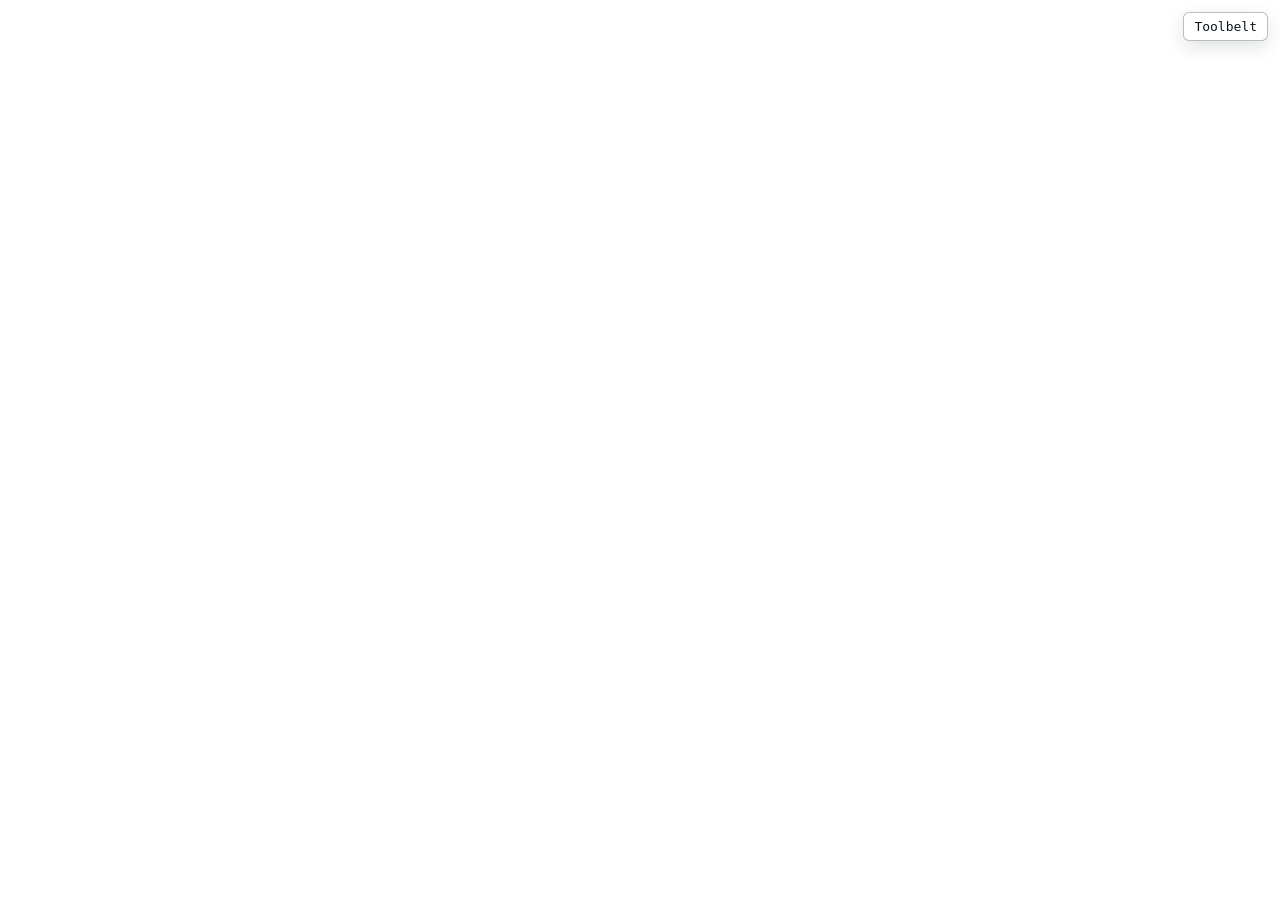
==== commit 68d8809f: "site: update Spring I/O 2026 slides; remove stale blog-post template Co-Authored-By: Claude Opus 4.8" ====
--- a/site/spring-io-2026-slides/index.html
+++ b/site/spring-io-2026-slides/index.html
@@ -707,9 +707,54 @@
     right: auto;
     top: auto;
   }
+
+    .site-nav {
+      position: fixed;
+      top: 12px;
+      right: 12px;
+      z-index: 40;
+      display: flex;
+      align-items: center;
+      gap: 8px;
+      font-family: 'Space Mono', monospace;
+      font-size: 13px;
+    }
+
+    .site-nav a {
+      color: #0c1520;
+      background: rgba(255, 255, 255, 0.86);
+      border: 1px solid rgba(12, 21, 32, 0.28);
+      border-radius: 6px;
+      padding: 6px 10px;
+      text-decoration: none;
+      box-shadow: 0 6px 18px rgba(12, 21, 32, 0.12);
+      backdrop-filter: blur(10px);
+      -webkit-backdrop-filter: blur(10px);
+      transition: background 120ms ease, border-color 120ms ease, color 120ms ease;
+    }
+
+    .site-nav a:hover,
+    .site-nav a:focus-visible {
+      color: #ffffff;
+      background: #52ad3c;
+      border-color: #45a032;
+      outline: none;
+    }
+
+    @media (max-width: 720px) {
+      .site-nav {
+        left: 10px;
+        right: 10px;
+        justify-content: center;
+        font-size: 12px;
+      }
+    }
   </style>
 </head>
 <body>
+<nav class="site-nav" aria-label="Site navigation">
+  <a href="/spring-io-2026/">Toolbelt</a>
+</nav>
 <div class="reveal">
 <div class="slides">
 
--- a/site/spring-io-2026-slides/vendor/reveal.js/dist/theme/simple.css
+++ b/site/spring-io-2026-slides/vendor/reveal.js/dist/theme/simple.css
@@ -0,0 +1,362 @@
+/**
+ * A simple theme for reveal.js presentations, similar
+ * to the default theme. The accent color is darkblue.
+ *
+ * This theme is Copyright (C) 2012 Owen Versteeg, https://github.com/StereotypicalApps. It is MIT licensed.
+ * reveal.js is Copyright (C) 2011-2012 Hakim El Hattab, http://hakim.se
+ */
+@import url(https://fonts.googleapis.com/css?family=News+Cycle:400,700);
+@import url(https://fonts.googleapis.com/css?family=Lato:400,700,400italic,700italic);
+section.has-dark-background, section.has-dark-background h1, section.has-dark-background h2, section.has-dark-background h3, section.has-dark-background h4, section.has-dark-background h5, section.has-dark-background h6 {
+  color: #fff;
+}
+
+/*********************************************
+ * GLOBAL STYLES
+ *********************************************/
+:root {
+  --r-background-color: #fff;
+  --r-main-font: Lato, sans-serif;
+  --r-main-font-size: 40px;
+  --r-main-color: #000;
+  --r-block-margin: 20px;
+  --r-heading-margin: 0 0 20px 0;
+  --r-heading-font: News Cycle, Impact, sans-serif;
+  --r-heading-color: #000;
+  --r-heading-line-height: 1.2;
+  --r-heading-letter-spacing: normal;
+  --r-heading-text-transform: none;
+  --r-heading-text-shadow: none;
+  --r-heading-font-weight: normal;
+  --r-heading1-text-shadow: none;
+  --r-heading1-size: 3.77em;
+  --r-heading2-size: 2.11em;
+  --r-heading3-size: 1.55em;
+  --r-heading4-size: 1em;
+  --r-code-font: monospace;
+  --r-link-color: #00008B;
+  --r-link-color-dark: #00003f;
+  --r-link-color-hover: #0000f1;
+  --r-selection-background-color: rgba(0, 0, 0, 0.99);
+  --r-selection-color: #fff;
+  --r-overlay-element-bg-color: 0, 0, 0;
+  --r-overlay-element-fg-color: 240, 240, 240;
+}
+
+.reveal-viewport {
+  background: #fff;
+  background-color: var(--r-background-color);
+}
+
+.reveal {
+  font-family: var(--r-main-font);
+  font-size: var(--r-main-font-size);
+  font-weight: normal;
+  color: var(--r-main-color);
+}
+
+.reveal ::selection {
+  color: var(--r-selection-color);
+  background: var(--r-selection-background-color);
+  text-shadow: none;
+}
+
+.reveal ::-moz-selection {
+  color: var(--r-selection-color);
+  background: var(--r-selection-background-color);
+  text-shadow: none;
+}
+
+.reveal .slides section,
+.reveal .slides section > section {
+  line-height: 1.3;
+  font-weight: inherit;
+}
+
+/*********************************************
+ * HEADERS
+ *********************************************/
+.reveal h1,
+.reveal h2,
+.reveal h3,
+.reveal h4,
+.reveal h5,
+.reveal h6 {
+  margin: var(--r-heading-margin);
+  color: var(--r-heading-color);
+  font-family: var(--r-heading-font);
+  font-weight: var(--r-heading-font-weight);
+  line-height: var(--r-heading-line-height);
+  letter-spacing: var(--r-heading-letter-spacing);
+  text-transform: var(--r-heading-text-transform);
+  text-shadow: var(--r-heading-text-shadow);
+  word-wrap: break-word;
+}
+
+.reveal h1 {
+  font-size: var(--r-heading1-size);
+}
+
+.reveal h2 {
+  font-size: var(--r-heading2-size);
+}
+
+.reveal h3 {
+  font-size: var(--r-heading3-size);
+}
+
+.reveal h4 {
+  font-size: var(--r-heading4-size);
+}
+
+.reveal h1 {
+  text-shadow: var(--r-heading1-text-shadow);
+}
+
+/*********************************************
+ * OTHER
+ *********************************************/
+.reveal p {
+  margin: var(--r-block-margin) 0;
+  line-height: 1.3;
+}
+
+/* Remove trailing margins after titles */
+.reveal h1:last-child,
+.reveal h2:last-child,
+.reveal h3:last-child,
+.reveal h4:last-child,
+.reveal h5:last-child,
+.reveal h6:last-child {
+  margin-bottom: 0;
+}
+
+/* Ensure certain elements are never larger than the slide itself */
+.reveal img,
+.reveal video,
+.reveal iframe {
+  max-width: 95%;
+  max-height: 95%;
+}
+
+.reveal strong,
+.reveal b {
+  font-weight: bold;
+}
+
+.reveal em {
+  font-style: italic;
+}
+
+.reveal ol,
+.reveal dl,
+.reveal ul {
+  display: inline-block;
+  text-align: left;
+  margin: 0 0 0 1em;
+}
+
+.reveal ol {
+  list-style-type: decimal;
+}
+
+.reveal ul {
+  list-style-type: disc;
+}
+
+.reveal ul ul {
+  list-style-type: square;
+}
+
+.reveal ul ul ul {
+  list-style-type: circle;
+}
+
+.reveal ul ul,
+.reveal ul ol,
+.reveal ol ol,
+.reveal ol ul {
+  display: block;
+  margin-left: 40px;
+}
+
+.reveal dt {
+  font-weight: bold;
+}
+
+.reveal dd {
+  margin-left: 40px;
+}
+
+.reveal blockquote {
+  display: block;
+  position: relative;
+  width: 70%;
+  margin: var(--r-block-margin) auto;
+  padding: 5px;
+  font-style: italic;
+  background: rgba(255, 255, 255, 0.05);
+  box-shadow: 0px 0px 2px rgba(0, 0, 0, 0.2);
+}
+
+.reveal blockquote p:first-child,
+.reveal blockquote p:last-child {
+  display: inline-block;
+}
+
+.reveal q {
+  font-style: italic;
+}
+
+.reveal pre {
+  display: block;
+  position: relative;
+  width: 90%;
+  margin: var(--r-block-margin) auto;
+  text-align: left;
+  font-size: 0.55em;
+  font-family: var(--r-code-font);
+  line-height: 1.2em;
+  word-wrap: break-word;
+  box-shadow: 0px 5px 15px rgba(0, 0, 0, 0.15);
+}
+
+.reveal code {
+  font-family: var(--r-code-font);
+  text-transform: none;
+  tab-size: 2;
+}
+
+.reveal pre code {
+  display: block;
+  padding: 5px;
+  overflow: auto;
+  max-height: 400px;
+  word-wrap: normal;
+}
+
+.reveal .code-wrapper {
+  white-space: normal;
+}
+
+.reveal .code-wrapper code {
+  white-space: pre;
+}
+
+.reveal table {
+  margin: auto;
+  border-collapse: collapse;
+  border-spacing: 0;
+}
+
+.reveal table th {
+  font-weight: bold;
+}
+
+.reveal table th,
+.reveal table td {
+  text-align: left;
+  padding: 0.2em 0.5em 0.2em 0.5em;
+  border-bottom: 1px solid;
+}
+
+.reveal table th[align=center],
+.reveal table td[align=center] {
+  text-align: center;
+}
+
+.reveal table th[align=right],
+.reveal table td[align=right] {
+  text-align: right;
+}
+
+.reveal table tbody tr:last-child th,
+.reveal table tbody tr:last-child td {
+  border-bottom: none;
+}
+
+.reveal sup {
+  vertical-align: super;
+  font-size: smaller;
+}
+
+.reveal sub {
+  vertical-align: sub;
+  font-size: smaller;
+}
+
+.reveal small {
+  display: inline-block;
+  font-size: 0.6em;
+  line-height: 1.2em;
+  vertical-align: top;
+}
+
+.reveal small * {
+  vertical-align: top;
+}
+
+.reveal img {
+  margin: var(--r-block-margin) 0;
+}
+
+/*********************************************
+ * LINKS
+ *********************************************/
+.reveal a {
+  color: var(--r-link-color);
+  text-decoration: none;
+  transition: color 0.15s ease;
+}
+
+.reveal a:hover {
+  color: var(--r-link-color-hover);
+  text-shadow: none;
+  border: none;
+}
+
+.reveal .roll span:after {
+  color: #fff;
+  background: var(--r-link-color-dark);
+}
+
+/*********************************************
+ * Frame helper
+ *********************************************/
+.reveal .r-frame {
+  border: 4px solid var(--r-main-color);
+  box-shadow: 0 0 10px rgba(0, 0, 0, 0.15);
+}
+
+.reveal a .r-frame {
+  transition: all 0.15s linear;
+}
+
+.reveal a:hover .r-frame {
+  border-color: var(--r-link-color);
+  box-shadow: 0 0 20px rgba(0, 0, 0, 0.55);
+}
+
+/*********************************************
+ * NAVIGATION CONTROLS
+ *********************************************/
+.reveal .controls {
+  color: var(--r-link-color);
+}
+
+/*********************************************
+ * PROGRESS BAR
+ *********************************************/
+.reveal .progress {
+  background: rgba(0, 0, 0, 0.2);
+  color: var(--r-link-color);
+}
+
+/*********************************************
+ * PRINT BACKGROUND
+ *********************************************/
+@media print {
+  .backgrounds {
+    background-color: var(--r-background-color);
+  }
+}
